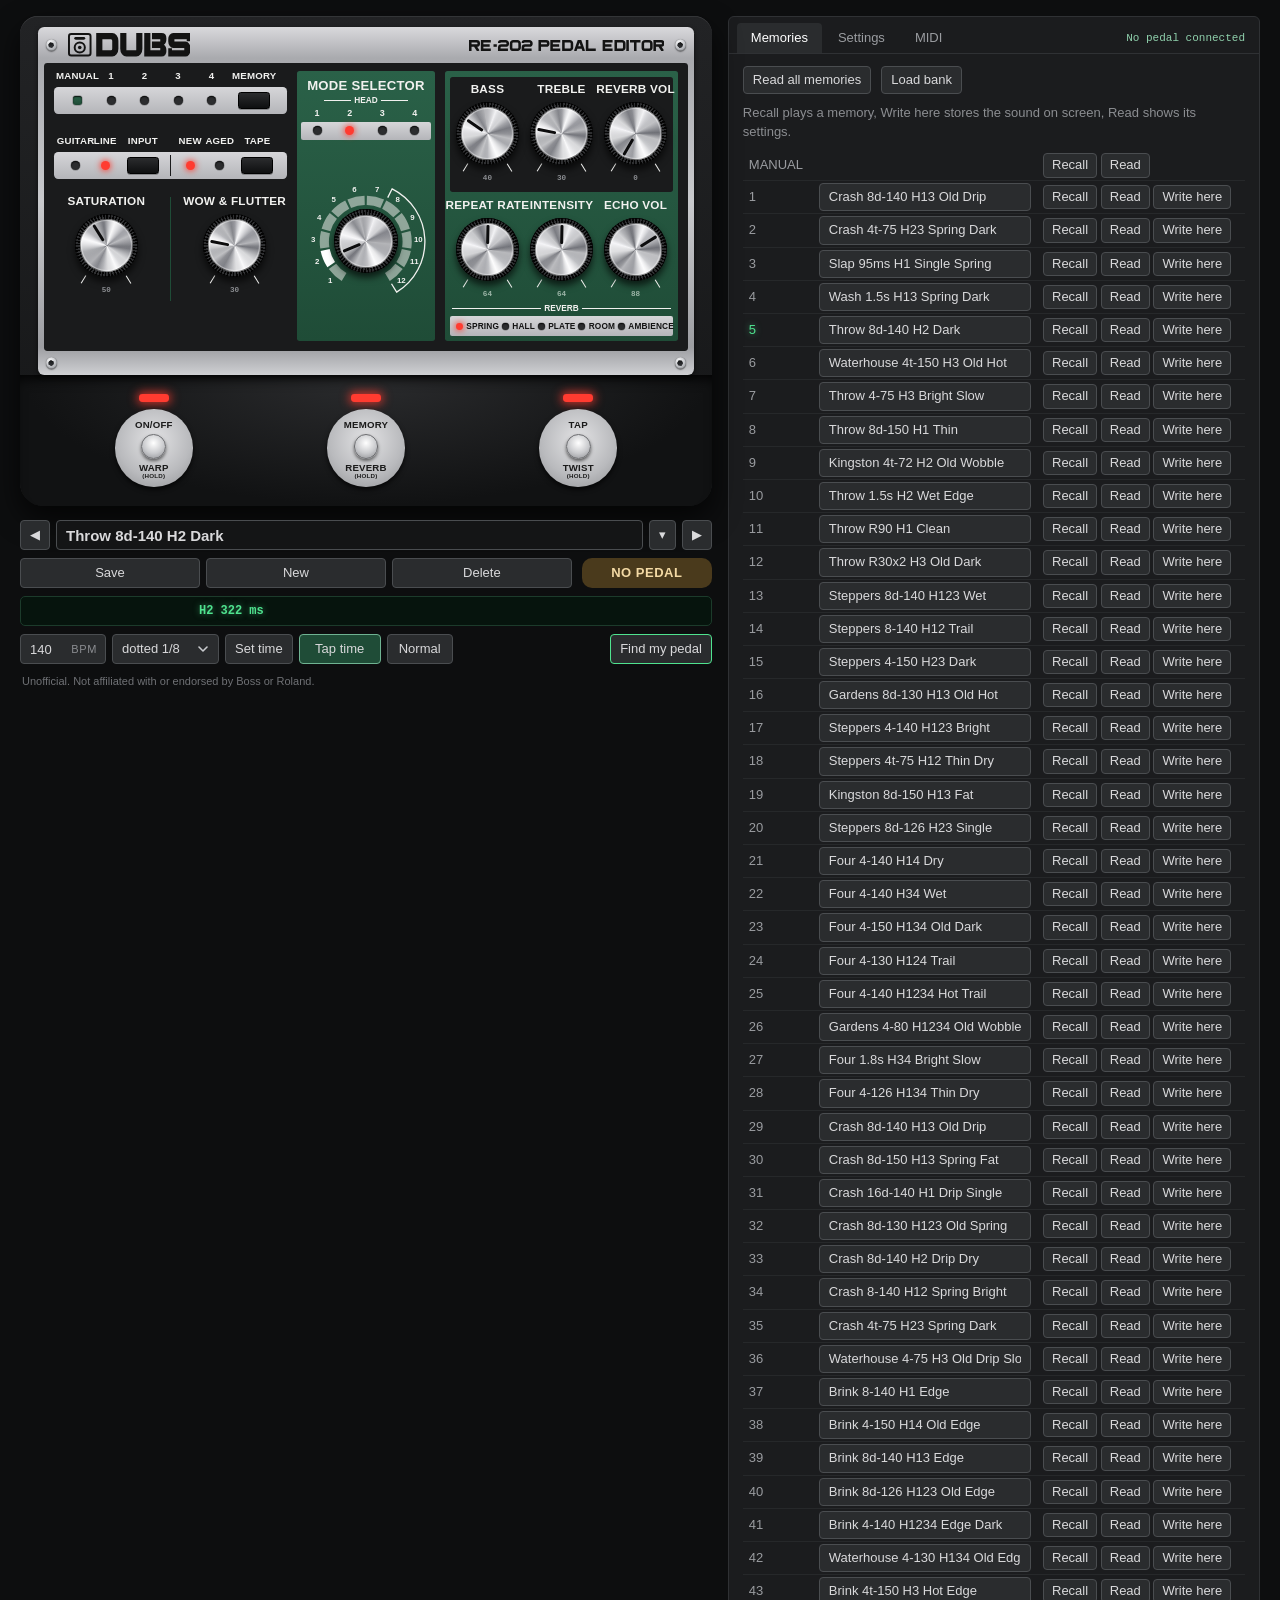
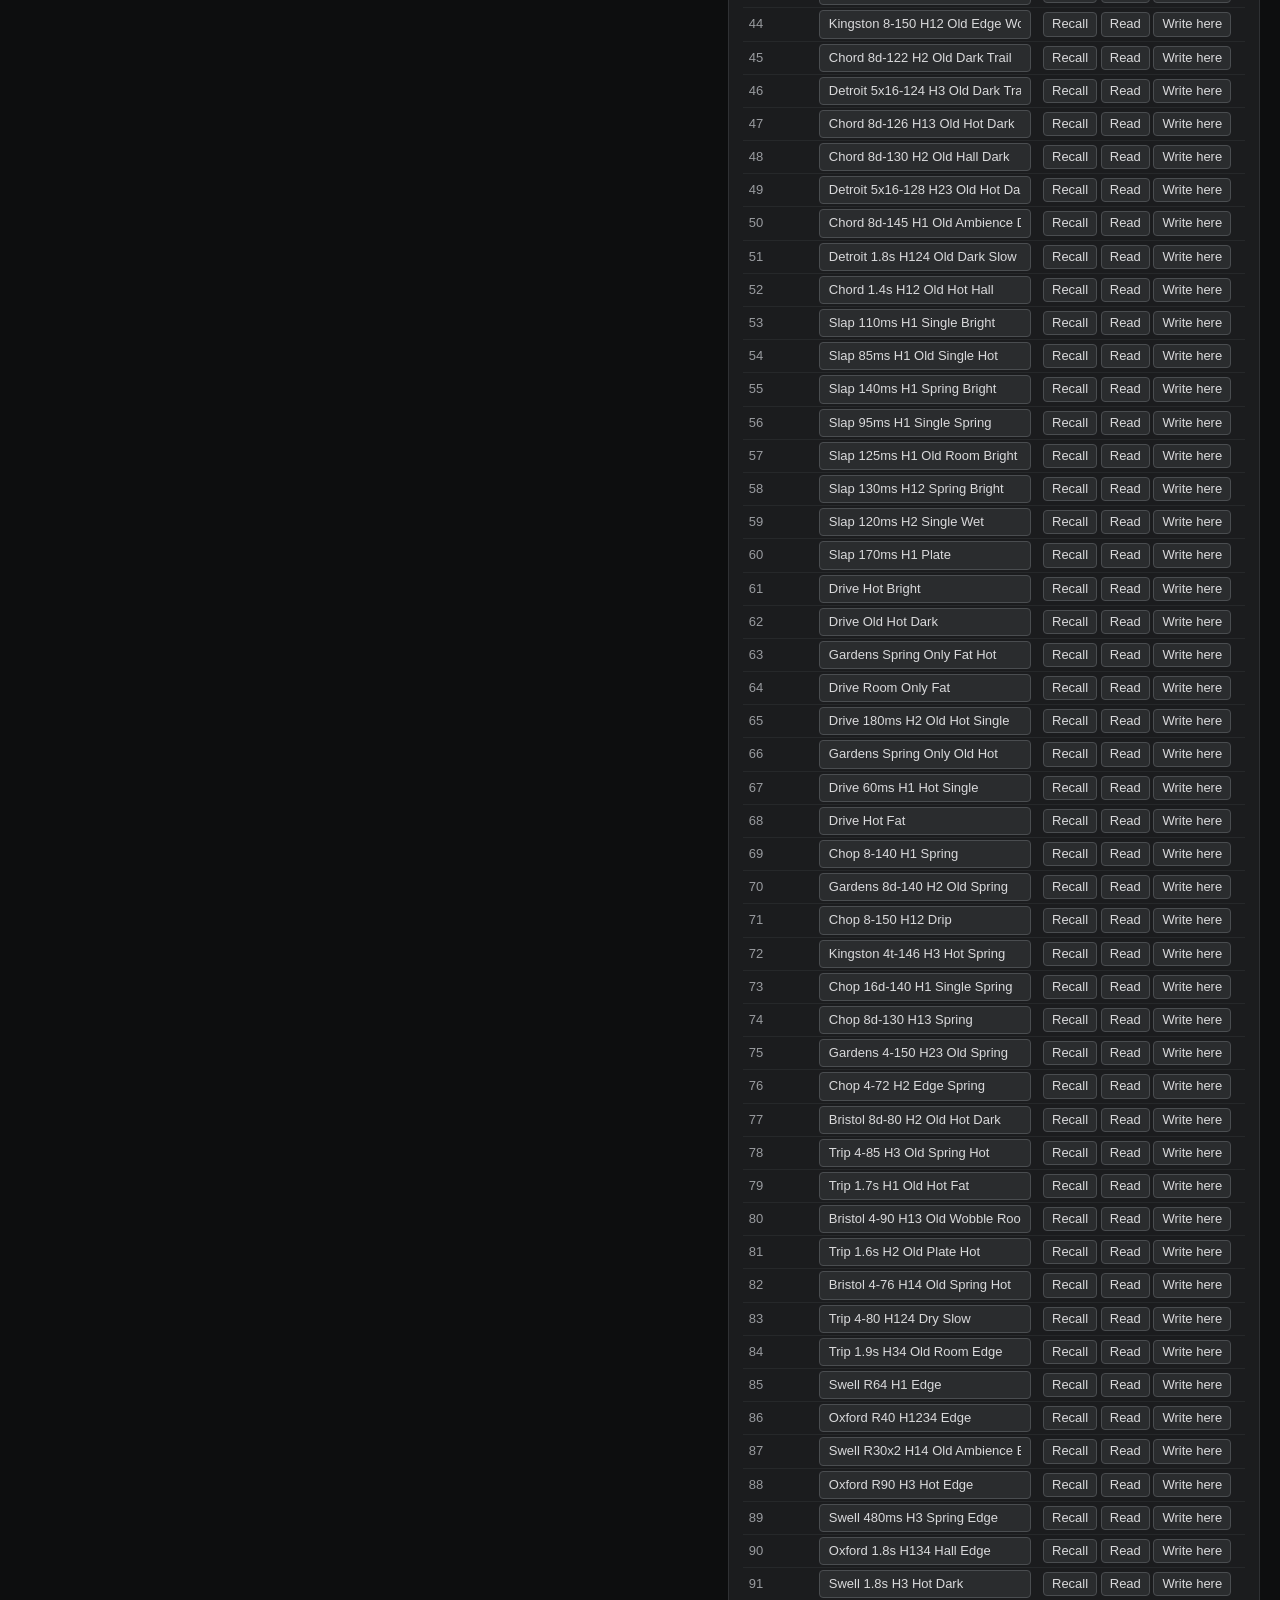
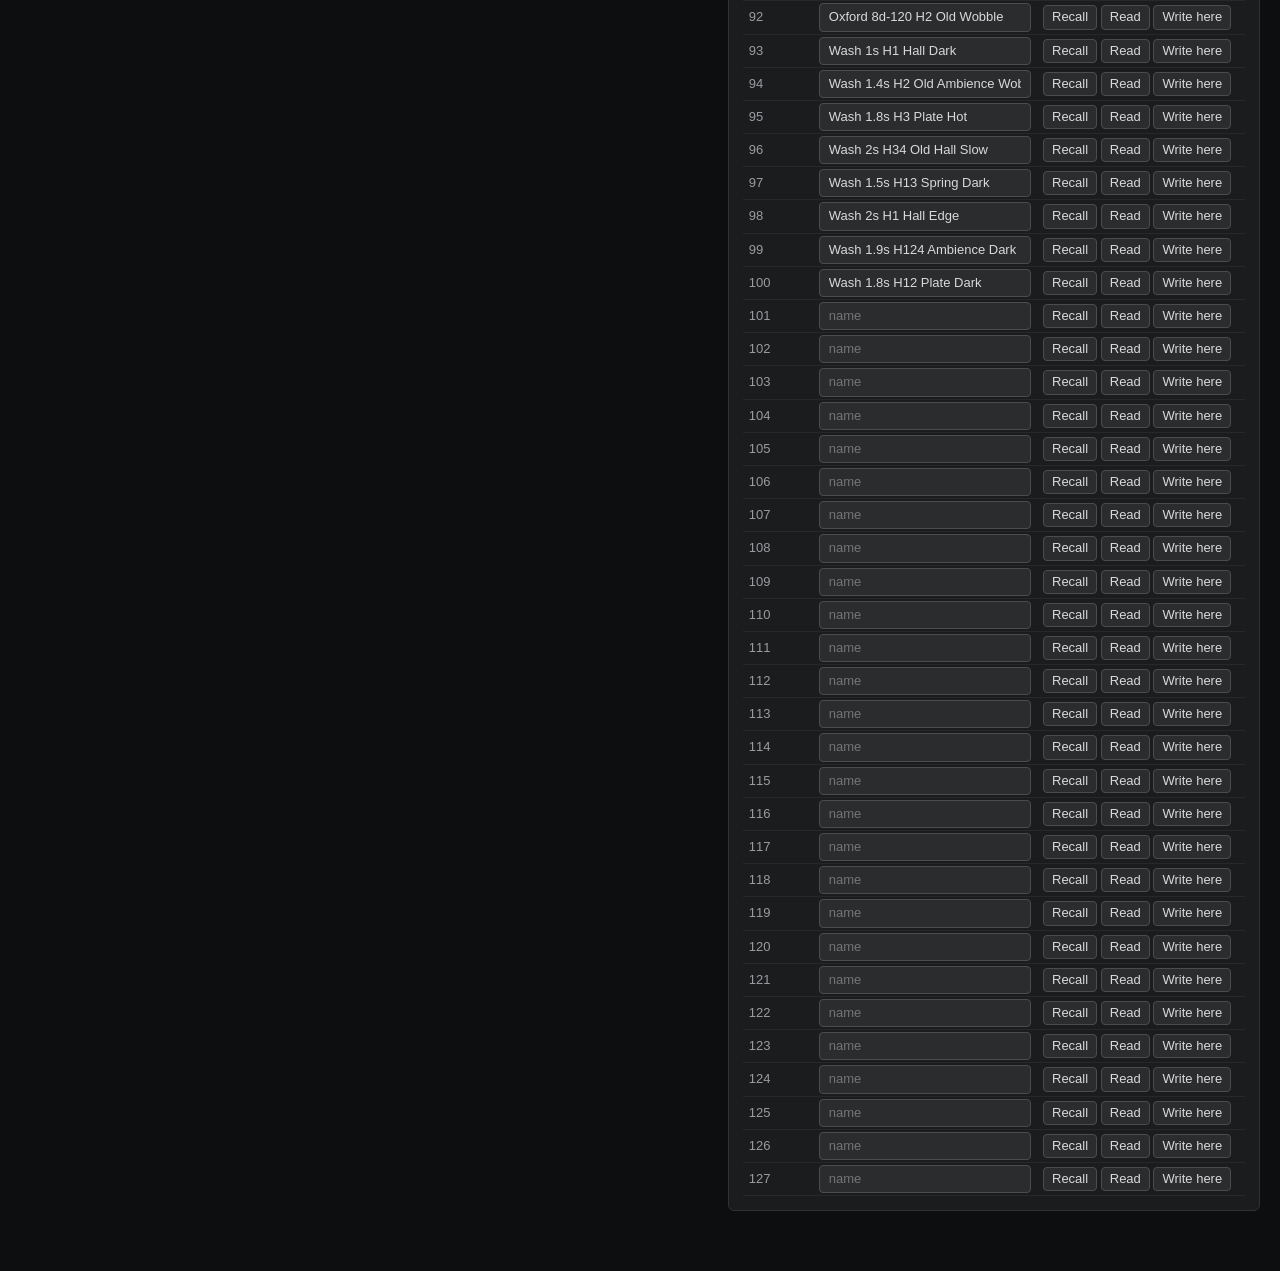
==== index.html @ de453160 "DUBS: an editor for the Boss RE-202" ====
<!doctype html>
<!-- Copyright (c) 2026, Chris De Giere <https://chrisdegiere.com>
     Licensed under CC BY-NC-SA 4.0. See LICENSE. -->
<html lang="en">
<head>
<meta charset="utf-8">
<title>DUBS · RE-202 editor</title>
<link rel="stylesheet" href="app.css">
</head>
<body>
<div class="app">
<div class="main">

  <div class="pedal" id="pedal">
    <div class="plate">
      <i class="screw tl"></i><i class="screw tr"></i><i class="screw bl"></i><i class="screw br"></i>
      <div class="nameplate"><svg class="brand" viewBox="-36 0 156.2 30" role="img" aria-label="DUBS">
        <g fill="none" stroke="#131313" stroke-width="2.5">
          <rect x="-34.75" y="1.25" width="27.5" height="27.5" rx="3"/>
          <circle cx="-21" cy="18.5" r="6.5"/>
        </g>
        <g fill="#131313">
          <rect x="-28" y="5" width="14" height="3.6" rx="1.8"/>
          <circle cx="-21" cy="18.5" r="2.3"/>
        </g>
        <g fill="#131313" fill-rule="evenodd" transform="scale(.7855 1)">
          <path d="M0,0 H26 a10,10 0 0 1 10,10 V20 a10,10 0 0 1 -10,10 H0 Z M10,8 H24 a2,2 0 0 1 2,2 V20 a2,2 0 0 1 -2,2 H10 Z"/>
          <path transform="translate(39)" d="M0,0 H10 V22 H26 V0 H36 V20 a10,10 0 0 1 -10,10 H10 a10,10 0 0 1 -10,-10 Z"/>
          <path transform="translate(78)" d="M0,0 H10 V22 H26 V19 H12.5 V11 H26 V8 H12.5 V0 H28 q8,0 8,7 q0,6 -4,8 q4,2 4,8 q0,7 -8,7 H0 Z"/>
          <path transform="translate(117)" d="M8,0 H36 V10.5 H30 V8 H10 V11 H28 a8,8 0 0 1 8,8 V22 a8,8 0 0 1 -8,8 H0 V19.5 H6 V22 H26 V19 H8 a8,8 0 0 1 -8,-8 V8 a8,8 0 0 1 8,-8 Z"/>
        </g>
      </svg><svg class="model" viewBox="210.6 0 353.4 20" role="img" aria-label="RE-202 PEDAL EDITOR"><g fill="none" stroke="#131313" stroke-width="4.6" stroke-miterlimit="3">
          <path transform="translate(210.6)" d="M2.3,20 V2.3 H13.85 a3.85,3.85 0 0 1 0,7.7 H2.3 M10.5,10 L17,20"/>
          <path transform="translate(232)" d="M18,2.3 H2.3 V17.7 H18 M2.3,10 H16"/>
          <path transform="translate(253.4)" d="M1.5,10 H7.5"/>
          <path transform="translate(263)" d="M2.3,5.3 V4.8 a2.5,2.5 0 0 1 2.5,-2.5 H13.85 a3.85,3.85 0 0 1 0,7.7 H6.15 a3.85,3.85 0 0 0 -3.85,3.85 V17.7 H18"/>
          <path transform="translate(284.4)" d="M6.15,2.3 H13.85 a3.85,3.85 0 0 1 3.85,3.85 V13.85 a3.85,3.85 0 0 1 -3.85,3.85 H6.15 a3.85,3.85 0 0 1 -3.85,-3.85 V6.15 a3.85,3.85 0 0 1 3.85,-3.85 Z"/>
          <path transform="translate(305.8)" d="M2.3,5.3 V4.8 a2.5,2.5 0 0 1 2.5,-2.5 H13.85 a3.85,3.85 0 0 1 0,7.7 H6.15 a3.85,3.85 0 0 0 -3.85,3.85 V17.7 H18"/>
          <path transform="translate(336.2)" d="M2.3,20 V2.3 H13.85 a3.85,3.85 0 0 1 0,7.7 H2.3"/>
          <path transform="translate(357.6)" d="M18,2.3 H2.3 V17.7 H18 M2.3,10 H16"/>
          <path transform="translate(379)" d="M2.3,2.3 H13.85 a3.85,3.85 0 0 1 3.85,3.85 V13.85 a3.85,3.85 0 0 1 -3.85,3.85 H2.3 Z"/>
          <path transform="translate(400.4)" d="M2.2,20 L8.4,2.3 H11.6 L17.8,20 M5.2,13.6 H14.8"/>
          <path transform="translate(421.8)" d="M2.3,0 V17.7 H18"/>
          <path transform="translate(452.2)" d="M18,2.3 H2.3 V17.7 H18 M2.3,10 H16"/>
          <path transform="translate(473.6)" d="M2.3,2.3 H13.85 a3.85,3.85 0 0 1 3.85,3.85 V13.85 a3.85,3.85 0 0 1 -3.85,3.85 H2.3 Z"/>
          <path transform="translate(495)" d="M2.3,0 V20"/>
          <path transform="translate(501.2)" d="M0.5,2.3 H19.5 M10,2.3 V20"/>
          <path transform="translate(522.6)" d="M6.15,2.3 H13.85 a3.85,3.85 0 0 1 3.85,3.85 V13.85 a3.85,3.85 0 0 1 -3.85,3.85 H6.15 a3.85,3.85 0 0 1 -3.85,-3.85 V6.15 a3.85,3.85 0 0 1 3.85,-3.85 Z"/>
          <path transform="translate(544)" d="M2.3,20 V2.3 H13.85 a3.85,3.85 0 0 1 0,7.7 H2.3 M10.5,10 L17,20"/>
        </g></svg></div>
      <div class="field">

        <section class="left">
          <div class="strip" id="memrow">
            <div class="cell"><span>MANUAL</span><i class="lamp green" data-slot="0"></i></div>
            <div class="cell"><span>1</span><i class="lamp" data-slot="1"></i></div>
            <div class="cell"><span>2</span><i class="lamp" data-slot="2"></i></div>
            <div class="cell"><span>3</span><i class="lamp" data-slot="3"></i></div>
            <div class="cell"><span>4</span><i class="lamp" data-slot="4"></i></div>
            <div class="cell wide"><span>MEMORY</span><button class="key" id="memory" title="Next memory: MANUAL, 1 to 4"></button></div>
          </div>
          <div class="strip split">
            <div class="cell"><span>GUITAR</span><i class="lamp red" id="in-guitar"></i></div>
            <div class="cell"><span>LINE</span><i class="lamp red" id="in-line"></i></div>
            <div class="cell wide"><span>INPUT</span><button class="key" id="input" title="GUITAR / LINE"></button></div>
            <div class="rule"></div>
            <div class="cell"><span>NEW</span><i class="lamp red" id="tape-new"></i></div>
            <div class="cell"><span>AGED</span><i class="lamp red" id="tape-aged"></i></div>
            <div class="cell wide"><span>TAPE</span><button class="key" id="tape" title="NEW / AGED tape"></button></div>
          </div>
          <div class="pair">
            <div class="k" data-knob="saturation">SATURATION</div>
            <div class="vr"></div>
            <div class="k" data-knob="wow_flutter">WOW &amp; FLUTTER</div>
          </div>
        </section>

        <section class="green mode">
          <h2>MODE SELECTOR</h2>
          <div class="headlabel"><s></s>HEAD<s></s></div>
          <div class="heads" id="heads">
            <div class="cell"><span>1</span><i class="lamp red"></i></div>
            <div class="cell"><span>2</span><i class="lamp red"></i></div>
            <div class="cell"><span>3</span><i class="lamp red"></i></div>
            <div class="cell"><span>4</span><i class="lamp red"></i></div>
          </div>
          <div class="ring" id="ring"></div>
        </section>

        <section class="green right">
          <div class="tonebar">
            <div class="k" data-knob="bass">BASS</div>
            <div class="k" data-knob="treble">TREBLE</div>
            <div class="k" data-knob="reverb_vol">REVERB VOL</div>
          </div>
          <div class="row">
            <div class="k" data-knob="repeat_rate">REPEAT RATE</div>
            <div class="k" data-knob="intensity">INTENSITY</div>
            <div class="k" data-knob="echo_vol">ECHO VOL</div>
          </div>
          <div class="headlabel rev"><s></s>REVERB<s></s></div>
          <div class="types" id="types"></div>
        </section>

      </div>
    </div>

    <div class="deck">
      <div class="foot" data-foot="effect"><i class="bar-lamp" id="lamp-effect"></i><div class="disc"><b>ON/OFF</b><button title="Click: effect on / off. Hold: Warp"></button><b>WARP<small>(HOLD)</small></b></div></div>
      <div class="foot" data-foot="memory"><i class="bar-lamp" id="lamp-memory"></i><div class="disc"><b>MEMORY</b><button title="Click: next memory. Hold: reverb on / off"></button><b>REVERB<small>(HOLD)</small></b></div></div>
      <div class="foot" data-foot="tap"><i class="bar-lamp" id="lamp-tap"></i><div class="disc"><b>TAP</b><button title="Click: tap the tempo. Hold: Twist"></button><b>TWIST<small>(HOLD)</small></b></div></div>
    </div>
  </div>

  <div class="console">
    <div class="pick">
      <button id="prev" title="Previous preset">&#9664;</button>
      <input id="name" placeholder="Preset name" spellcheck="false" autocomplete="off">
      <button id="browse" title="All presets">&#9662;</button>
      <button id="next" title="Next preset">&#9654;</button>
    </div>
    <div id="plist" hidden></div>
    <div class="acts">
      <button id="save">Save</button>
      <button id="new">New</button>
      <button id="delete">Delete</button>
      <span class="badge" id="badge">not read</span>
    </div>
    <div class="lcd" id="lcd"></div>
    <div class="time">
      <label class="over"><span>BPM</span><input id="bpm" type="number" min="20" max="300" step="0.1" value="120"></label>
      <select id="note"></select>
      <button id="settempo" title="Set the delay time from this tempo">Set time</button>
      <button id="tapsw" title="Use the tap time, or the REPEAT RATE knob"></button>
      <button id="timemode" title="Normal: up to 1 second. Long: up to 2 seconds"></button>
      <button class="find clear" id="find" title="Ask each MIDI port for an RE-202 and connect to the one that answers">Find my pedal</button>
    </div>
  </div>
  <p class="unofficial">Unofficial. Not affiliated with or endorsed by Boss or Roland.</p>

</div>

  <div class="drawer">
    <nav id="tabs">
      <button data-tab="memories" class="on">Memories</button>
      <button data-tab="settings">Settings</button>
      <button data-tab="midi">MIDI</button>
      <span class="grow"></span>
      <span id="status"></span>
    </nav>

    <div class="tab on" id="tab-memories">
      <div class="tools"><button id="readall">Read all memories</button><button id="loadbank" title="Write the presets to memories 1 to 100">Load bank</button><span class="hint">Recall plays a memory, Write here stores the sound on screen, Read shows its settings.</span></div>
      <div class="scroll"><table id="memtable"><tbody></tbody></table></div>
    </div>

    <div class="tab" id="tab-settings">
      <p class="hint" id="settings-note"></p>
      <div class="grid" id="sysgrid"></div>
      <h3>Expression pedal range</h3>
      <div class="grid exp" id="expgrid"></div>
    </div>

    <div class="tab" id="tab-midi">
      <div class="tools">
        <label>To pedal <select id="out"></select></label>
        <label>From pedal <select id="in"></select></label>
        <label>Channel <select id="channel"></select></label>
        <button class="find" title="Ask each MIDI port for an RE-202 and connect to the one that answers">Find my pedal</button>
        <button id="connect">Connect and read</button>
      </div>
      <div class="tools">
        <button id="backup">Back up all</button>
        <button id="restore">Restore from file</button>
        <label><input type="checkbox" id="restore-system"> also restore system settings</label>
        <input type="file" id="restore-file" accept=".syx" hidden>
      </div>
      <div class="tools">
        <button id="folder">Choose library folder</button>
        <span class="hint" id="folder-note"></span>
      </div>
      <div class="tools"><span class="hint">MIDI messages: &gt; sent, &lt; received</span><span class="grow"></span><button id="clearlog">Clear</button></div>
      <pre id="log"></pre>
    </div>
  </div>
</div>

<script src="re202.js"></script>
<script src="bank.js"></script>
<script src="fake.js"></script>
<script src="midi.js"></script>
<script src="editor.js"></script>
<script src="library.js"></script>
<script src="app.js"></script>
</body>
</html>
---- app.css ----
/* Copyright (c) 2026, Chris De Giere <https://chrisdegiere.com>
   Licensed under CC BY-NC-SA 4.0. See LICENSE. */
:root { --green: #1F4C37; --green-hi: #2A6148; --black: #1A1B1C; --silver: #B8B8BC; --red: #ff3b30; --ink: #f1f1ef; }
* { box-sizing: border-box; }
body { margin: 0; background: #0d0e0f; color: #d9d9db; font: 13px/1.4 -apple-system, "Helvetica Neue", sans-serif; }
.app { max-width: 1900px; margin: 0 auto; padding: 16px 20px 60px; }
.grow { flex: 1; }
button, select, input { font: inherit; color: inherit; }
button, select, input[type=number], input:not([type]) { background: #2a2c2e; border: 1px solid #4a4d50; border-radius: 4px; padding: 4px 9px; }
button { cursor: pointer; }
button:hover { background: var(--green); }
/* a drawn chevron in place of the browser's arrow, clear of the right edge */
select { appearance: none; -webkit-appearance: none; padding-right: 30px; background-image: url("data:image/svg+xml,%3Csvg xmlns='http://www.w3.org/2000/svg' width='10' height='6'%3E%3Cpath d='M1 1l4 4 4-4' fill='none' stroke='%23c9cbce' stroke-width='1.6' stroke-linecap='round' stroke-linejoin='round'/%3E%3C/svg%3E"); background-repeat: no-repeat; background-position: right 10px center; }
button:disabled, select:disabled, input:disabled { opacity: .4; cursor: default; }
.hint { color: #8b8d91; }
.unofficial { margin: 10px 2px 0; color: #6f7175; font-size: 11px; }

/* ---- preset bar */
/* ---- under the pedal: preset name over the readout at the left, the buttons over the tempo controls at the right */
.main { container-type: inline-size; }
.console { display: grid; grid-template-columns: minmax(0, 1fr) max-content; gap: 8px 10px; align-items: stretch; margin-top: 14px; }
.console > div { display: flex; align-items: center; gap: 6px; min-width: 0; }
.pick { container-type: inline-size; }
.pick #name { flex: 1; min-width: 0; font-weight: 600; font-size: clamp(11px, calc((100cqw - 136px) / 21.5), 15px); background: #141516; }   /* the longest preset name fits the box */
.acts button { flex: 1; }
/* every preset in one list, opened by the button beside the name: yours first, then the presets by family */
.console { position: relative; }
.console > #plist { position: absolute; z-index: 20; top: 34px; left: 0; width: min(100%, 330px); max-height: 340px; overflow-y: auto; display: block; background: #141516; border: 1px solid #3a3b3e; border-radius: 6px; box-shadow: 0 10px 28px rgba(0,0,0,.7); padding: 4px 0; }
.console > #plist[hidden] { display: none; }
#plist h4 { margin: 0; padding: 7px 12px 3px; font-size: 10px; font-weight: 600; letter-spacing: .1em; text-transform: uppercase; color: #5f6266; }
#plist button { display: block; width: 100%; height: 26px; padding: 0 12px; border: 0; border-radius: 0; background: none; text-align: left; font-size: 13px; }
#plist button:hover { background: #26282b; }
#plist button.now { color: #6fe3a5; }
.console button, .console input, .console select, .console .badge { height: 30px; box-sizing: border-box; }
/* the badge is one fixed width whatever memory it names, so nothing beside or under it shifts; a long name is cut with an ellipsis and shown in full on hover */
.console .badge { display: block; flex: none; width: 130px; padding-top: 0; padding-bottom: 0; line-height: 30px; text-align: center; white-space: nowrap; overflow: hidden; text-overflow: ellipsis; }
.console > .pick { grid-area: 1 / 1; } .console > .acts { grid-area: 1 / 2; }
.console > .lcd { grid-area: 2 / 1; } .console > .time { grid-area: 2 / 2; }
@container (max-width: 830px) { .console { grid-template-columns: minmax(0, 1fr); } .console > div[class] { grid-area: auto; } }
.badge { margin-left: 4px; text-align: center; padding: 3px 10px; border-radius: 10px; background: var(--green); color: #dff3e8; font-weight: 600; letter-spacing: .04em; }
.badge.off { background: #4a3a1c; color: #f3d9a4; }

/* ---- the pedal */
.pedal { width: 1000px; margin: 0 auto; background: linear-gradient(#222325, #151617); border-radius: 26px 26px 34px 34px; padding: 16px 26px 0; box-shadow: 0 18px 40px rgba(0,0,0,.7), inset 0 1px 0 #3a3b3e; user-select: none; }
.plate { position: relative; border-radius: 9px; padding: 0 9px 34px; background: linear-gradient(180deg, #d9d9dc, #a9aaae 9%, #c9cacd 50%, #9d9ea2 92%, #cfd0d3); box-shadow: 0 2px 6px rgba(0,0,0,.6); }
/* a domed hex-socket screw in each corner of the plate */
.screw { position: absolute; width: 17px; height: 17px; border-radius: 50%; background: radial-gradient(circle at 38% 30%, #fbfbfc, #c3c5c9 50%, #7f8186 100%); box-shadow: 0 1px 2px rgba(0,0,0,.55), inset 0 0 0 .5px rgba(0,0,0,.3), inset 0 -1px 1px rgba(0,0,0,.2); }
.screw::before { content: ""; position: absolute; inset: 4px; background: linear-gradient(160deg, #0c0d0e, #3a3c40); clip-path: polygon(25% 6.7%, 75% 6.7%, 100% 50%, 75% 93.3%, 25% 93.3%, 0 50%); transform: rotate(var(--r, 12deg)); }
.screw.tl { left: 11px; top: 17px; } .screw.tr { right: 11px; top: 17px; --r: 41deg; }
.screw.bl { left: 11px; bottom: 8px; --r: 27deg; } .screw.br { right: 11px; bottom: 8px; --r: 3deg; }
.nameplate { height: 52px; display: flex; align-items: center; justify-content: space-between; padding: 0 34px 0 34px; color: #131313; }
.nameplate .model { height: 16px; width: auto; }
.nameplate .brand { height: 34px; width: auto; }
.field { background: var(--black); border-radius: 5px; display: grid; grid-template-columns: minmax(0, 1fr) 200px minmax(0, 1fr); gap: 14px; padding: 12px 14px 14px; }
.pedal span, .pedal h2, .pedal em, .pedal .k, .pedal b { font-family: "Arial Narrow", "Helvetica Neue", Arial, sans-serif; font-stretch: condensed; font-weight: 700; color: var(--ink); text-transform: uppercase; letter-spacing: .02em; }

.lamp { display: block; width: 13px; height: 13px; border-radius: 50%; background: #2c2d2f; box-shadow: inset 0 1px 2px #000, 0 0 0 1px rgba(0,0,0,.25); }
.lamp.on { background: var(--red); box-shadow: 0 0 9px 1px var(--red); }
.lamp.green.on { background: #3be070; box-shadow: 0 0 9px 1px #3be070; }
.key { width: 46px; height: 24px; padding: 0; border-radius: 4px; background: linear-gradient(#2b2c2e, #0e0f10); border: 1px solid #000; box-shadow: 0 1px 0 #77787b; }
.key:hover { background: linear-gradient(#3a3b3e, #17181a); }
.key:active { transform: translateY(1px); }

.left { display: flex; flex-direction: column; }
.strip { position: relative; display: flex; align-items: center; gap: 4px; height: 40px; margin-top: 22px; padding: 0 12px; border-radius: 6px; background: linear-gradient(#d6d6d9, #b4b5b9); }
.strip + .strip { margin-top: 54px; }
.strip .cell { position: relative; flex: 1; align-self: stretch; display: flex; justify-content: center; align-items: center; }
.strip .cell.wide { flex: 1.6; }
.strip .cell span { position: absolute; top: -22px; line-height: 1; font-size: 14px; white-space: nowrap; }
.strip .rule { width: 2px; height: 30px; background: #1a1b1c; margin: 0 4px; }
.pair { display: flex; justify-content: space-around; align-items: flex-start; margin-top: 20px; }
.pair .vr { width: 2px; height: 150px; background: var(--green); margin-top: 6px; }

.green { background: linear-gradient(180deg, var(--green-hi), var(--green)); border-radius: 4px; }
/* the Mode Selector sits on the pedal's centre line, over the MEMORY footswitch; its knob is the size of every other knob */
.mode { display: flex; flex-direction: column; align-items: center; padding: 8px 6px 4px; }
.mode h2 { margin: 0; font-size: 19px; }
.headlabel { display: flex; align-items: center; gap: 5px; width: 120px; font: 700 12px "Arial Narrow", Arial, sans-serif; color: var(--ink); }
.headlabel s { flex: 1; height: 1px; background: var(--ink); }
.heads { display: flex; width: 100%; height: 26px; margin: 24px 0 6px; border-radius: 3px; background: linear-gradient(#d6d6d9, #b4b5b9); align-items: center; }
.heads .cell { position: relative; flex: 1; display: flex; justify-content: center; }
.heads .cell span { position: absolute; top: -25px; font-size: 13px; line-height: 1; }
.ring { position: relative; width: 190px; height: 190px; margin: auto 0; }
.ring svg { position: absolute; inset: 0; }
.ring path { fill: #e9e9e6; opacity: .55; cursor: pointer; }
.ring path:hover { opacity: .85; }
.ring path.on { opacity: 1; fill: #fff; }
.ring path.arc { fill: none; stroke: #f1f1ef; stroke-width: 2; opacity: 1; pointer-events: none; }
.ring text { fill: var(--ink); font: 700 12px "Arial Narrow", Arial, sans-serif; text-anchor: middle; dominant-baseline: middle; pointer-events: none; }
.ring .knob { position: absolute; left: 50%; top: 50%; margin: -46px 0 0 -46px; }
.ring .knob::before, .ring .knob::after { display: none; }

.right { padding: 8px 8px 8px; }
.right .k { width: 104px; }
.tonebar { background: var(--black); border-radius: 4px; padding: 6px 0 12px; }
.tonebar, .row { display: flex; justify-content: space-around; }
.row { padding-top: 8px; }
.k { display: flex; flex-direction: column; align-items: center; width: 120px; font-size: 17px; white-space: nowrap; }
.k output { margin-top: 12px; height: 14px; font: 600 11px ui-monospace, Menlo, monospace; color: #9fb7aa; letter-spacing: 0; }
.left .k output, .tonebar .k output { color: #8b8d91; }

.knob { --a: 0deg; position: relative; width: 92px; height: 92px; margin-top: 6px; border-radius: 50%; cursor: ns-resize; touch-action: none; outline: none; }
.knob:focus-visible { box-shadow: 0 0 0 2px #7fd1a6; }
.knob .skirt { position: absolute; inset: 0; border-radius: 50%; background: repeating-conic-gradient(#050505 0 3deg, #2e2f31 3deg 6deg); box-shadow: 0 7px 10px rgba(0,0,0,.65), inset 0 0 0 1px #000; }
/* spun aluminium: the highlights belong to the room's light and stay put; only the pointer turns, over a faint grain that turns with it and makes the highlights shimmer */
.knob .cap { position: absolute; inset: 8%; border-radius: 50%; overflow: hidden; background: conic-gradient(from 20deg, #f4f4f6, #a3a4a9 11%, #8d8e93 20%, #c9cacd 30%, #fbfbfc 38%, #b1b2b6 47%, #8f9095 56%, #b9babd 64%, #f7f7f9 74%, #a9aaae 84%, #909196 92%, #f4f4f6); box-shadow: inset 0 0 0 1px rgba(0,0,0,.55), inset 0 0 0 3px rgba(255,255,255,.35); }
.knob .cap::before { content: ""; position: absolute; inset: 0; border-radius: 50%; transform: rotate(var(--a)); opacity: .3; mix-blend-mode: overlay; background: conic-gradient(#fff, #000 7%, #fff 13%, #000 22%, #fff 27%, #000 36%, #fff 44%, #000 49%, #fff 58%, #000 66%, #fff 71%, #000 80%, #fff 88%, #000 94%, #fff); }
.knob .cap i { position: absolute; inset: 0; transform: rotate(var(--a)); }
.knob .cap i::after { content: ""; position: absolute; left: 50%; top: 3%; width: 5px; height: 36%; margin-left: -2.5px; border-radius: 2px; background: #0c0c0d; }
.knob::before, .knob::after { content: ""; position: absolute; bottom: -9px; width: 2px; height: 13px; background: var(--ink); }
.knob::before { left: 14%; transform: rotate(32deg); }
.knob::after { right: 14%; transform: rotate(-32deg); }

/* the reverb types, captioned like the HEAD lamps: a ruled line with the word in its middle */
.headlabel.rev { width: auto; margin: 6px 2px 0; }
.types { display: flex; align-items: center; gap: 4px; margin-top: 4px; padding: 5px 8px; border-radius: 3px; background: linear-gradient(#d6d6d9, #b4b5b9); }
.types button { flex: 1; display: flex; align-items: center; justify-content: center; gap: 5px; padding: 2px 0; border: 0; background: none; color: #131313; font: 700 12px "Arial Narrow", Arial, sans-serif; letter-spacing: .02em; }
.types button:hover { background: rgba(0,0,0,.12); }
.types .lamp { width: 10px; height: 10px; }

/* ---- the footswitch deck */
.deck { display: flex; justify-content: space-around; align-items: center; margin: 0 -26px; padding: 28px 40px 28px; border-radius: 0 0 34px 34px; background: radial-gradient(ellipse at 50% 0, #2b2c2e, #111213 70%); box-shadow: inset 0 14px 18px -10px #000; }
.foot { display: flex; flex-direction: column; align-items: center; gap: 10px; }
.bar-lamp { width: 44px; height: 12px; border-radius: 5px; background: #3a1512; box-shadow: inset 0 1px 3px #000; }
.bar-lamp.on { background: var(--red); box-shadow: 0 0 14px 3px rgba(255,59,48,.75); }
.disc { display: flex; flex-direction: column; align-items: center; justify-content: space-between; width: 112px; height: 112px; padding: 15px 0 11px; border-radius: 50%; background: radial-gradient(circle at 50% 40%, #e3e3e5, #b9babd 60%, #8f9093); box-shadow: 0 4px 8px rgba(0,0,0,.7); }
.disc b { color: #1b1b1b; font-size: 14px; line-height: 1; text-align: center; white-space: nowrap; }
.disc small { display: block; font-size: 9px; }
.disc button { width: 36px; height: 36px; padding: 0; border-radius: 50%; border: 1px solid #6c6d70; background: radial-gradient(circle at 50% 35%, #ffffff, #c9cacd 55%, #8a8b8f); box-shadow: 0 3px 5px rgba(0,0,0,.55); }
.disc button:active, .disc button.down { transform: translateY(2px); box-shadow: 0 1px 2px rgba(0,0,0,.6); }

/* the screen does not show what the pedal is playing */
.pedal.unread .knob .cap, .pedal.unread .ring path.on { opacity: .45; }
.pedal.unread .lamp.on { opacity: .35; box-shadow: none; }

/* ---- head readout */
/* one line, the height of the controls beside it: each head has its own fixed quarter, so a value changes in place and nothing moves */
.console > .lcd { display: grid; grid-template-columns: repeat(4, minmax(0, 1fr)); align-items: center; height: 30px; box-sizing: border-box; padding: 0 8px; container-type: inline-size; border-radius: 5px; background: #06140d; border: 1px solid #1c3b2b; color: #4fe38f; font: 600 12px ui-monospace, Menlo, monospace; text-shadow: 0 0 6px rgba(79,227,143,.5); }
/* the type shrinks with the readout, so the longest value, "H4 2000 ms", always fits its quarter */
.lcd span { white-space: nowrap; grid-row: 1; font-size: min(12px, 3.9cqw); }
.lcd .h1 { grid-column: 1; } .lcd .h2 { grid-column: 2; } .lcd .h3 { grid-column: 3; } .lcd .h4 { grid-column: 4; }
.console > .time { align-items: flex-start; }
.time input { width: 74px; }
/* Find my pedal keeps its place at the right of the row and shows only while no pedal is connected */
.time .find { margin-left: auto; }
.time .find.clear { visibility: hidden; }
/* the unit sits inside its box, at the right */
.over { position: relative; display: flex; }
.over span { position: absolute; right: 9px; top: 0; line-height: 30px; font-size: 11px; letter-spacing: .06em; color: #8b8d91; pointer-events: none; }
.over input { width: 86px; padding-right: 38px; -moz-appearance: textfield; }
.over input::-webkit-inner-spin-button, .over input::-webkit-outer-spin-button { -webkit-appearance: none; margin: 0; }
/* nothing under the pedal changes size when it is used: the two switching buttons are as wide as their longer label */
#tapsw { width: 82px; padding-left: 0; padding-right: 0; }
#timemode { width: 66px; padding-left: 0; padding-right: 0; }
.time button.on { background: var(--green); border-color: #6FB392; }
#loadbank.start, .time .find { border-color: #4fe38f; animation: start 1.6s ease-in-out infinite; }
@keyframes start { 0%, 100% { box-shadow: 0 0 3px 0 rgba(79,227,143,.35); } 50% { box-shadow: 0 0 12px 2px rgba(79,227,143,.9); } }

/* ---- drawer */
.drawer { margin-top: 12px; border-radius: 6px; background: #1b1c1e; border: 1px solid #2f3134; }
.drawer nav { display: flex; align-items: center; gap: 2px; padding: 6px 8px 0; border-bottom: 1px solid #2f3134; }
.drawer nav button { border: 0; border-radius: 4px 4px 0 0; background: none; padding: 6px 14px; color: #9a9ca0; }
.drawer nav button.on { background: #2a2c2e; color: #fff; }
/* the status line at the far right of the tab bar; a passing message takes its place in green, an error in red */
#status { flex: 0 1 auto; min-width: 0; overflow: hidden; text-overflow: ellipsis; padding-right: 6px; font: 11px ui-monospace, Menlo, monospace; color: #5f6266; white-space: nowrap; }
#status.warn { color: #f3d9a4; }
#status.note { color: #8FD0AC; }
#status.bad { color: #ff8a80; }
.tab { display: none; padding: 12px 14px 14px; }
.tab.on { display: block; }
.tools { display: flex; align-items: center; gap: 10px; flex-wrap: wrap; margin-bottom: 10px; }
/* fixed columns and one-line rows: nothing in the list moves; the name takes the width the other two leave */
table { width: 100%; border-collapse: collapse; table-layout: fixed; }
td { height: 30px; box-sizing: border-box; padding: 2px 6px; border-bottom: 1px solid #26282a; white-space: nowrap; }
td:first-child { width: 70px; color: #9a9ca0; font-variant-numeric: tabular-nums; }
td:last-child { width: 208px; }
/* the row being played is lit by colour alone: a heavier weight would widen the column and push the name boxes along */
tr.now td:first-child { color: #4fe38f; text-shadow: 0 0 6px rgba(79,227,143,.6); }
td input { width: 100%; box-sizing: border-box; background: #141516; }
td button { padding: 2px 8px; }
.grid { display: grid; grid-template-columns: repeat(auto-fill, minmax(270px, 1fr)); gap: 8px 18px; }
.grid label { display: flex; justify-content: space-between; align-items: center; gap: 8px; }
.grid select, .grid input { width: 150px; }
.grid.exp input { width: 62px; }
h3 { margin: 16px 0 8px; font-size: 13px; color: #9a9ca0; text-transform: uppercase; letter-spacing: .06em; }
/* the log shows the latest messages that fit, newest at the bottom, with no scroll bar of its own */
#log { margin: 0; height: 300px; box-sizing: border-box; overflow: hidden; display: flex; flex-direction: column; justify-content: flex-end; padding: 8px 10px; border-radius: 4px; background: #111213; font: 11px/1.5 ui-monospace, Menlo, monospace; color: #8b8d91; white-space: pre-wrap; }

/* a wide window: the drawer moves beside the pedal */
@media (min-width: 1150px) {
  .app { display: grid; grid-template-columns: minmax(0, 1.3fr) minmax(460px, 1fr); gap: 16px; align-items: start; }
  /* the page has the only scroll bar: the list runs its full height and the pedal stays in view beside it */
  /* beside the pedal, the drawer is at least as tall as the pedal's column, and the MIDI log fills what is left of it */
  .drawer { margin-top: 0; align-self: stretch; display: flex; flex-direction: column; }
  #tab-midi.on { flex: 1; display: flex; flex-direction: column; }
  #tab-midi #log { flex: 1 1 0; height: auto; min-height: 120px; }
  .main { position: sticky; top: 16px; }
}
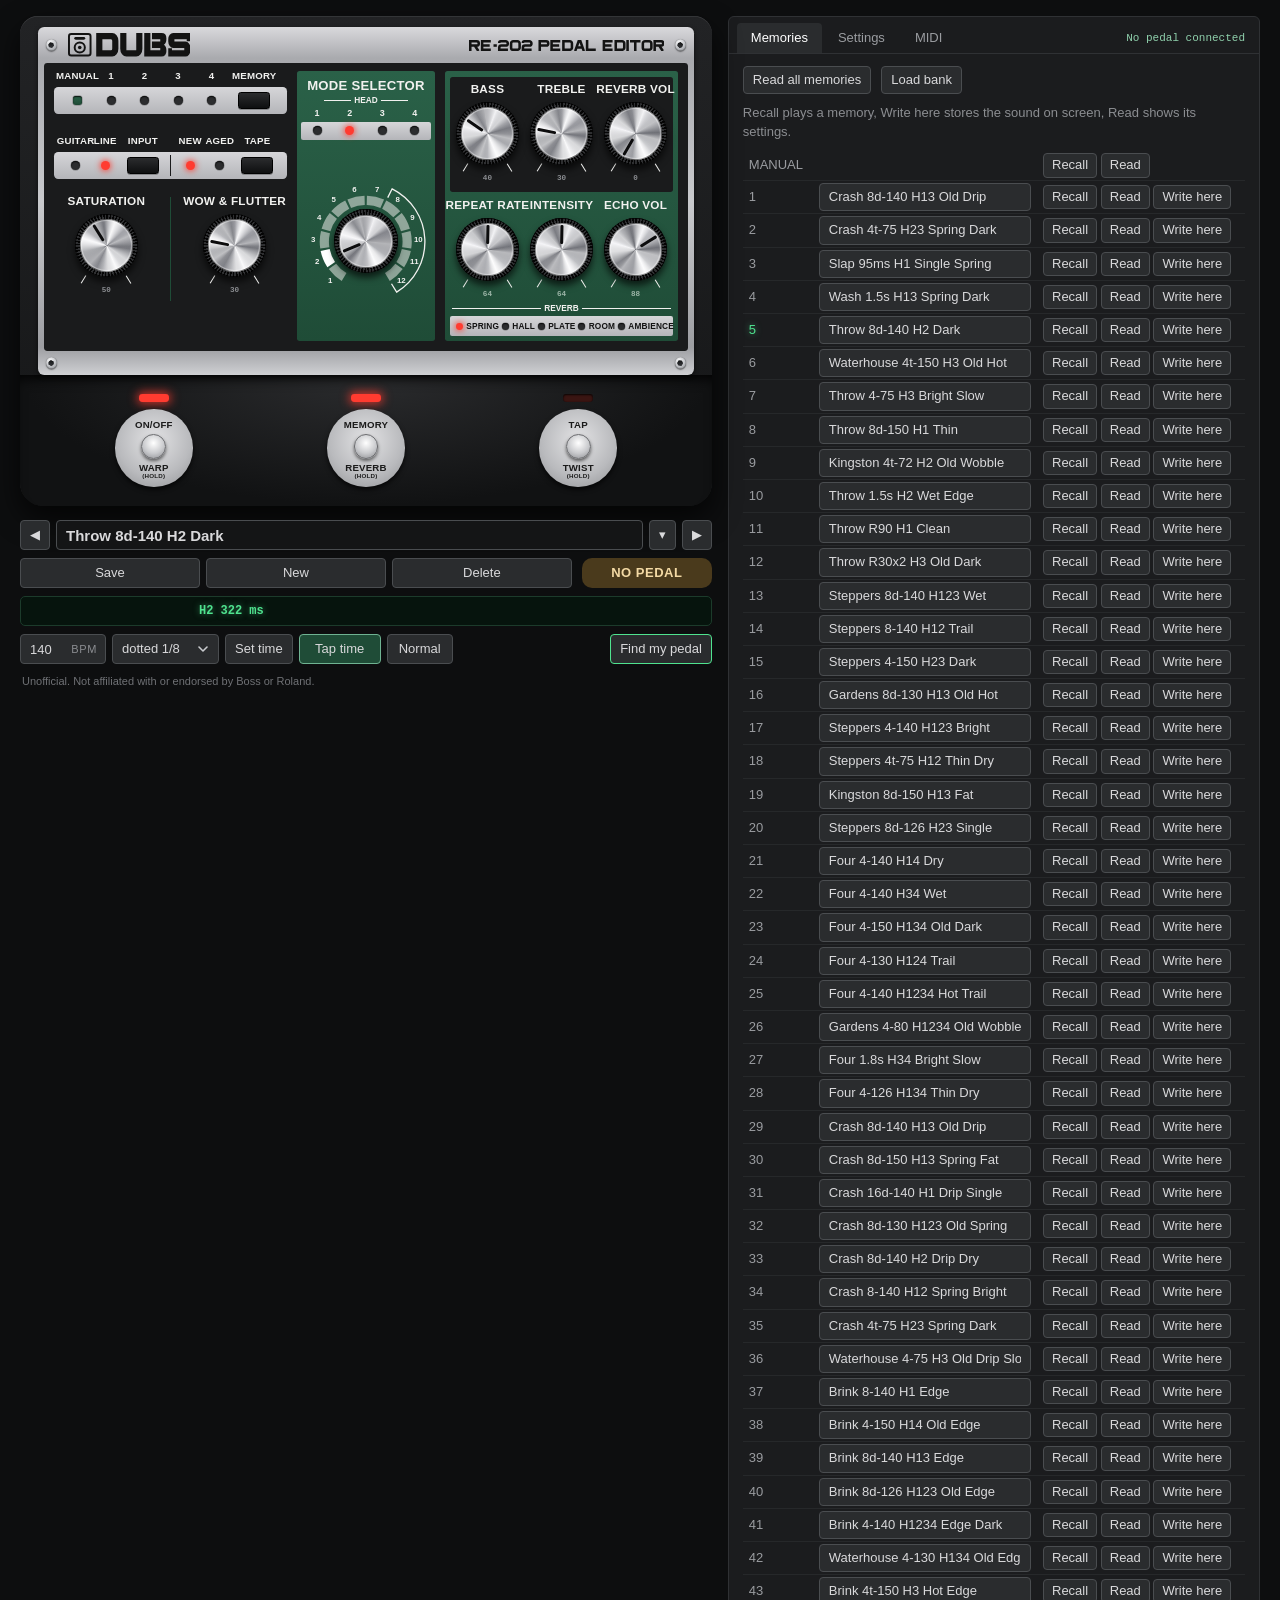
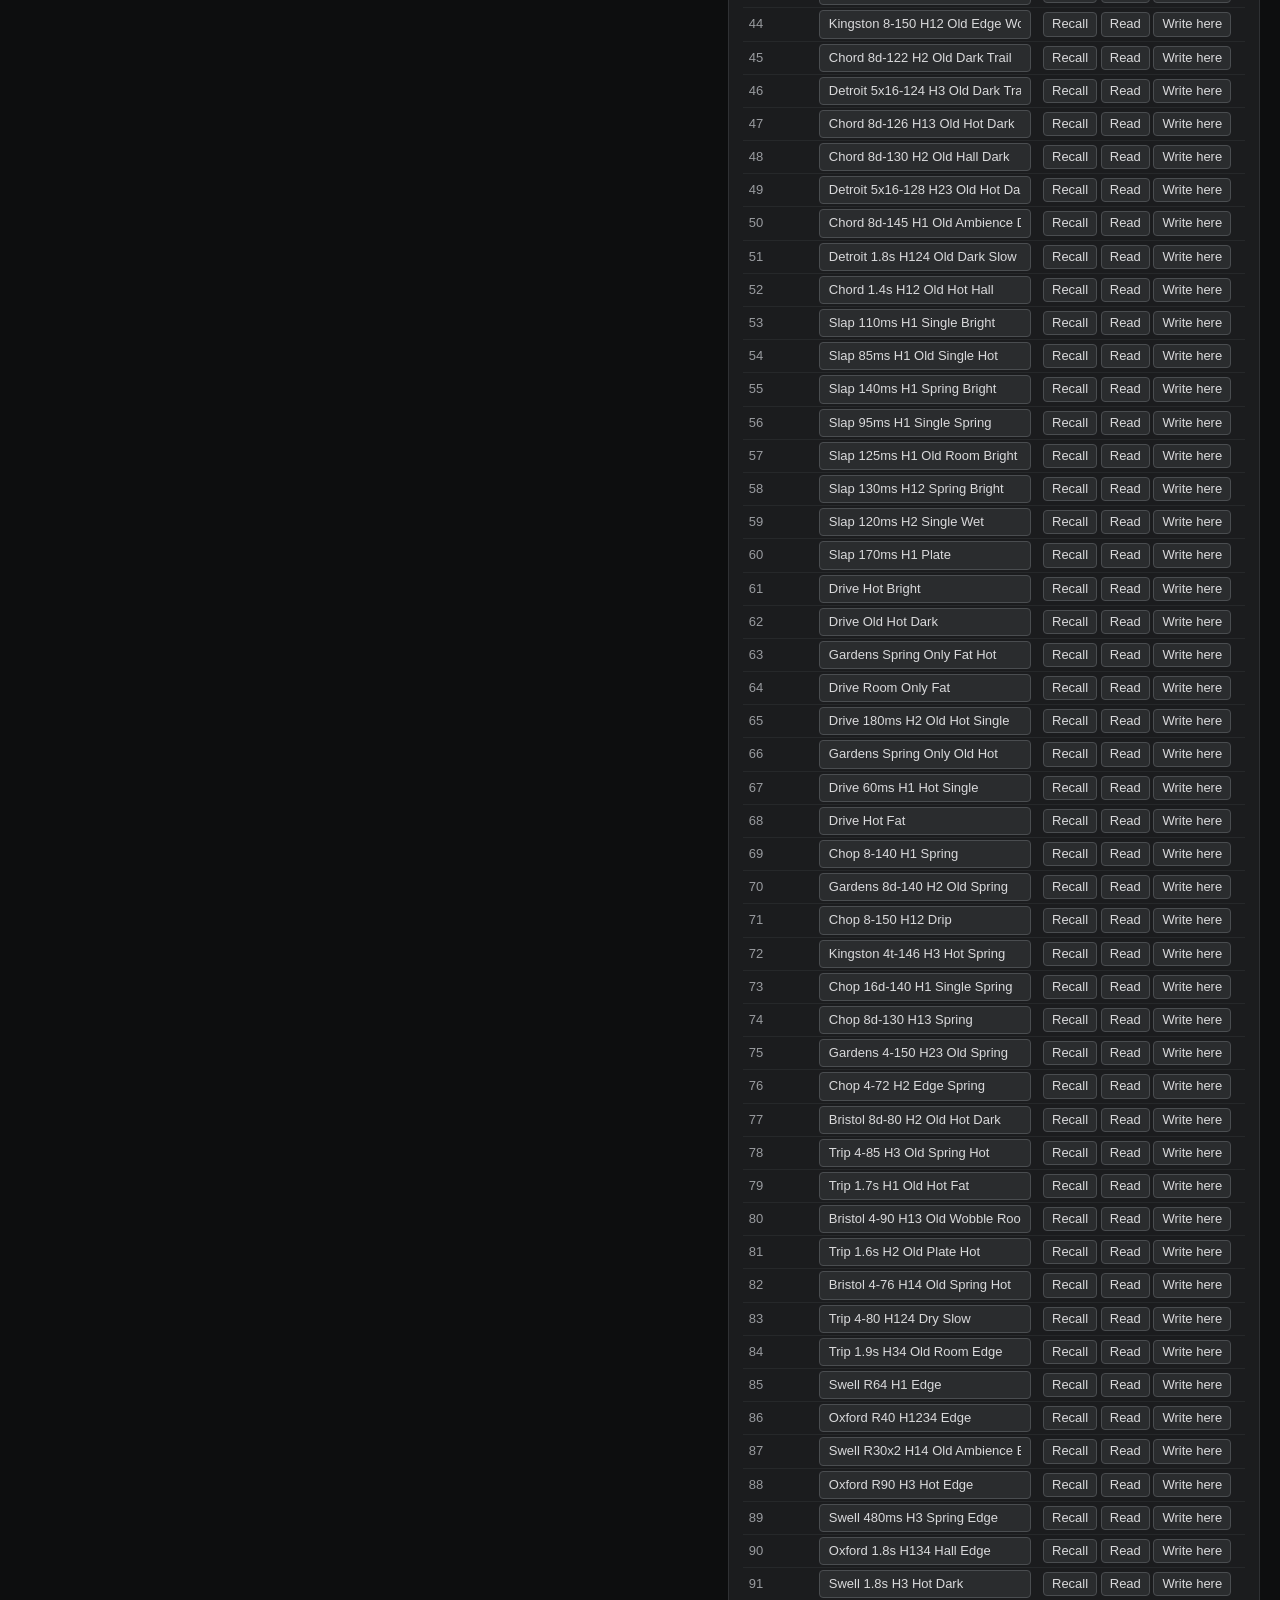
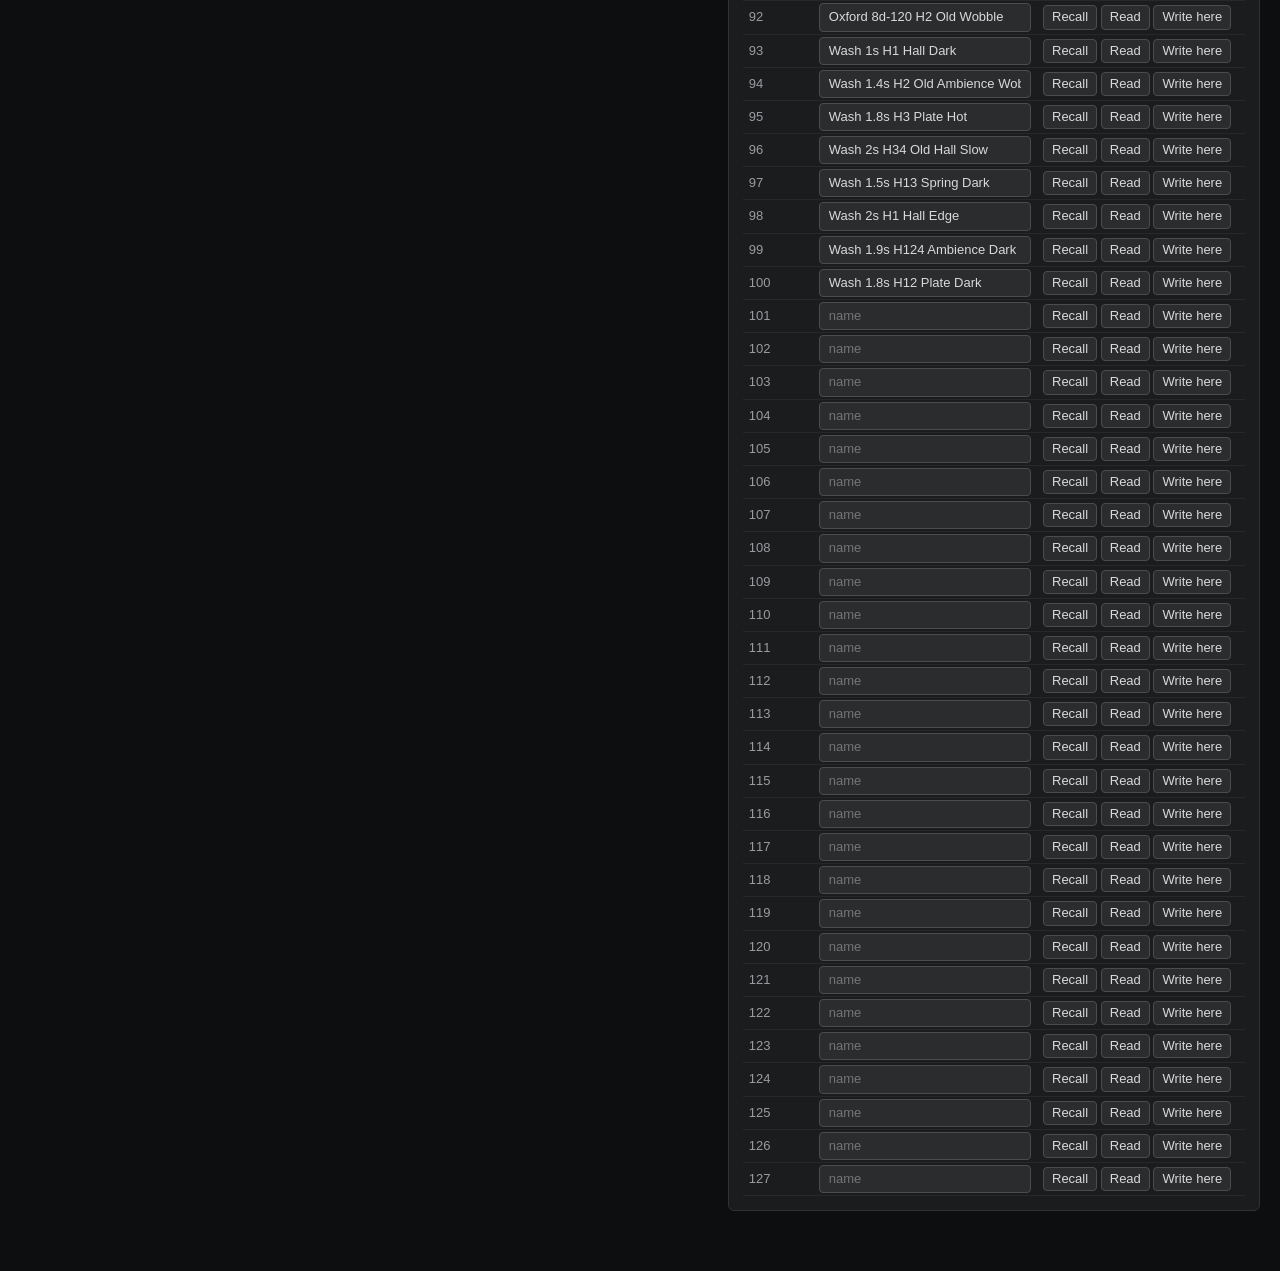
==== commit 860dbb4d: "Open on the built-in pedal while Chrome asks for MIDI; badge in capitals" ====
--- a/index.html
+++ b/index.html
@@ -124,7 +124,7 @@
       <button id="save">Save</button>
       <button id="new">New</button>
       <button id="delete">Delete</button>
-      <span class="badge" id="badge">not read</span>
+      <span class="badge" id="badge">NO PEDAL</span>
     </div>
     <div class="lcd" id="lcd"></div>
     <div class="time">
--- a/app.css
+++ b/app.css
@@ -188,7 +188,8 @@
 
 /* a wide window: the drawer moves beside the pedal */
 @media (min-width: 1150px) {
-  .app { display: grid; grid-template-columns: minmax(0, 1.3fr) minmax(460px, 1fr); gap: 16px; align-items: start; }
+  /* --mainw is set by fit() when the pedal's column has to be narrower for all of it to show in the window's height */
+  .app { display: grid; grid-template-columns: minmax(0, var(--mainw, 1.3fr)) minmax(460px, 1fr); gap: 16px; align-items: start; }
   /* the page has the only scroll bar: the list runs its full height and the pedal stays in view beside it */
   /* beside the pedal, the drawer is at least as tall as the pedal's column, and the MIDI log fills what is left of it */
   .drawer { margin-top: 0; align-self: stretch; display: flex; flex-direction: column; }
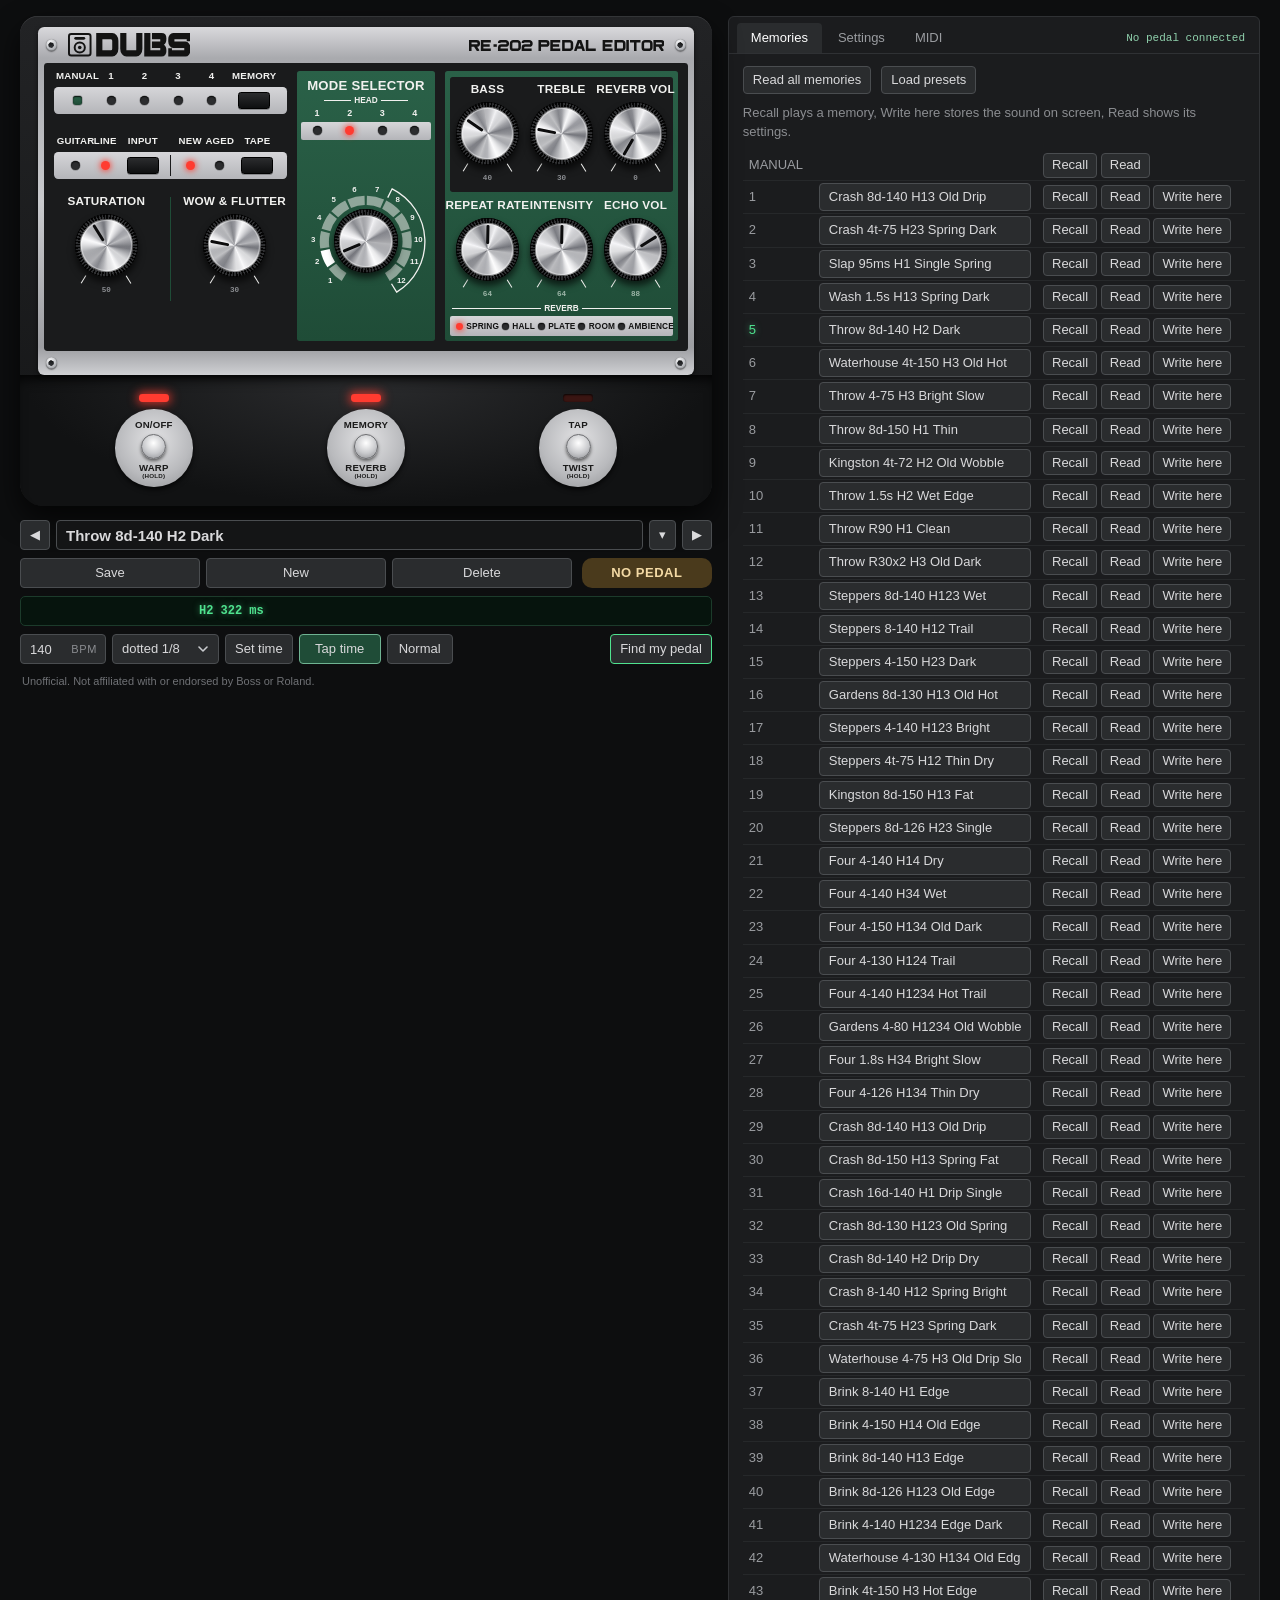
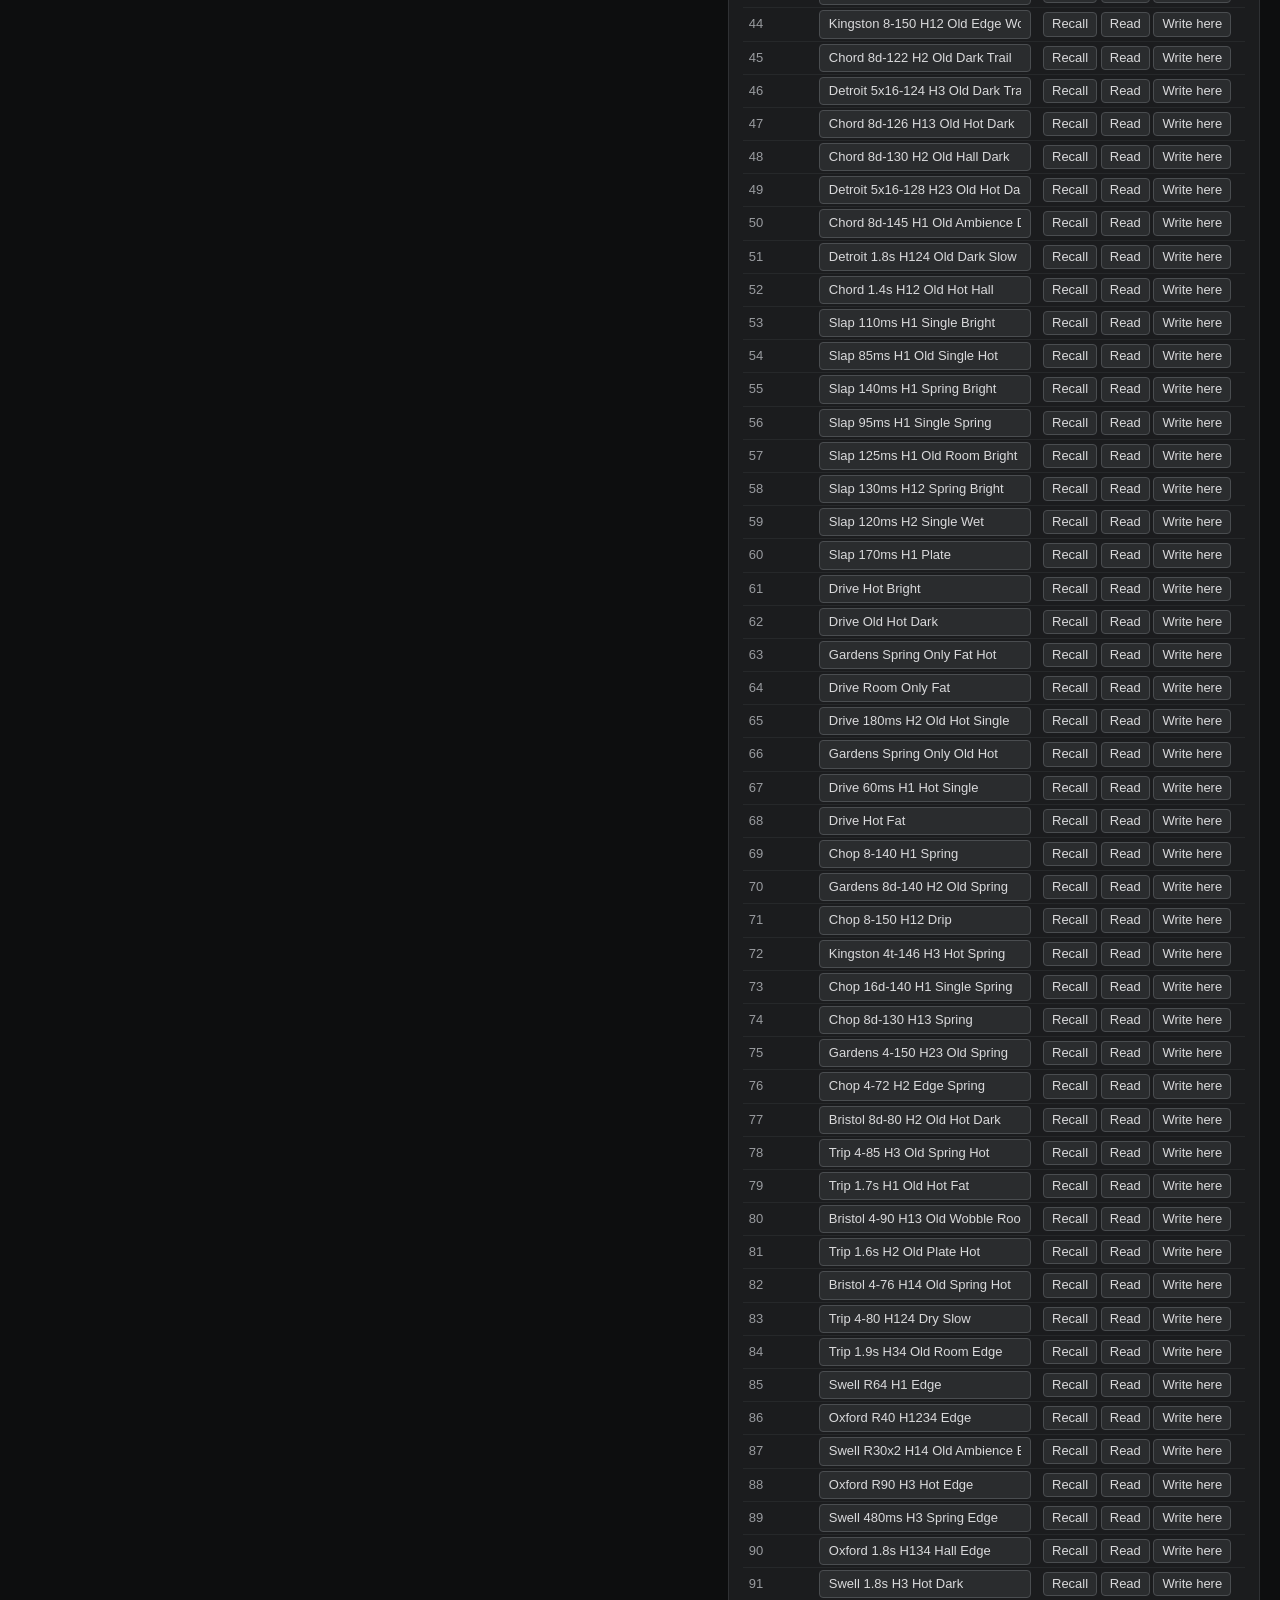
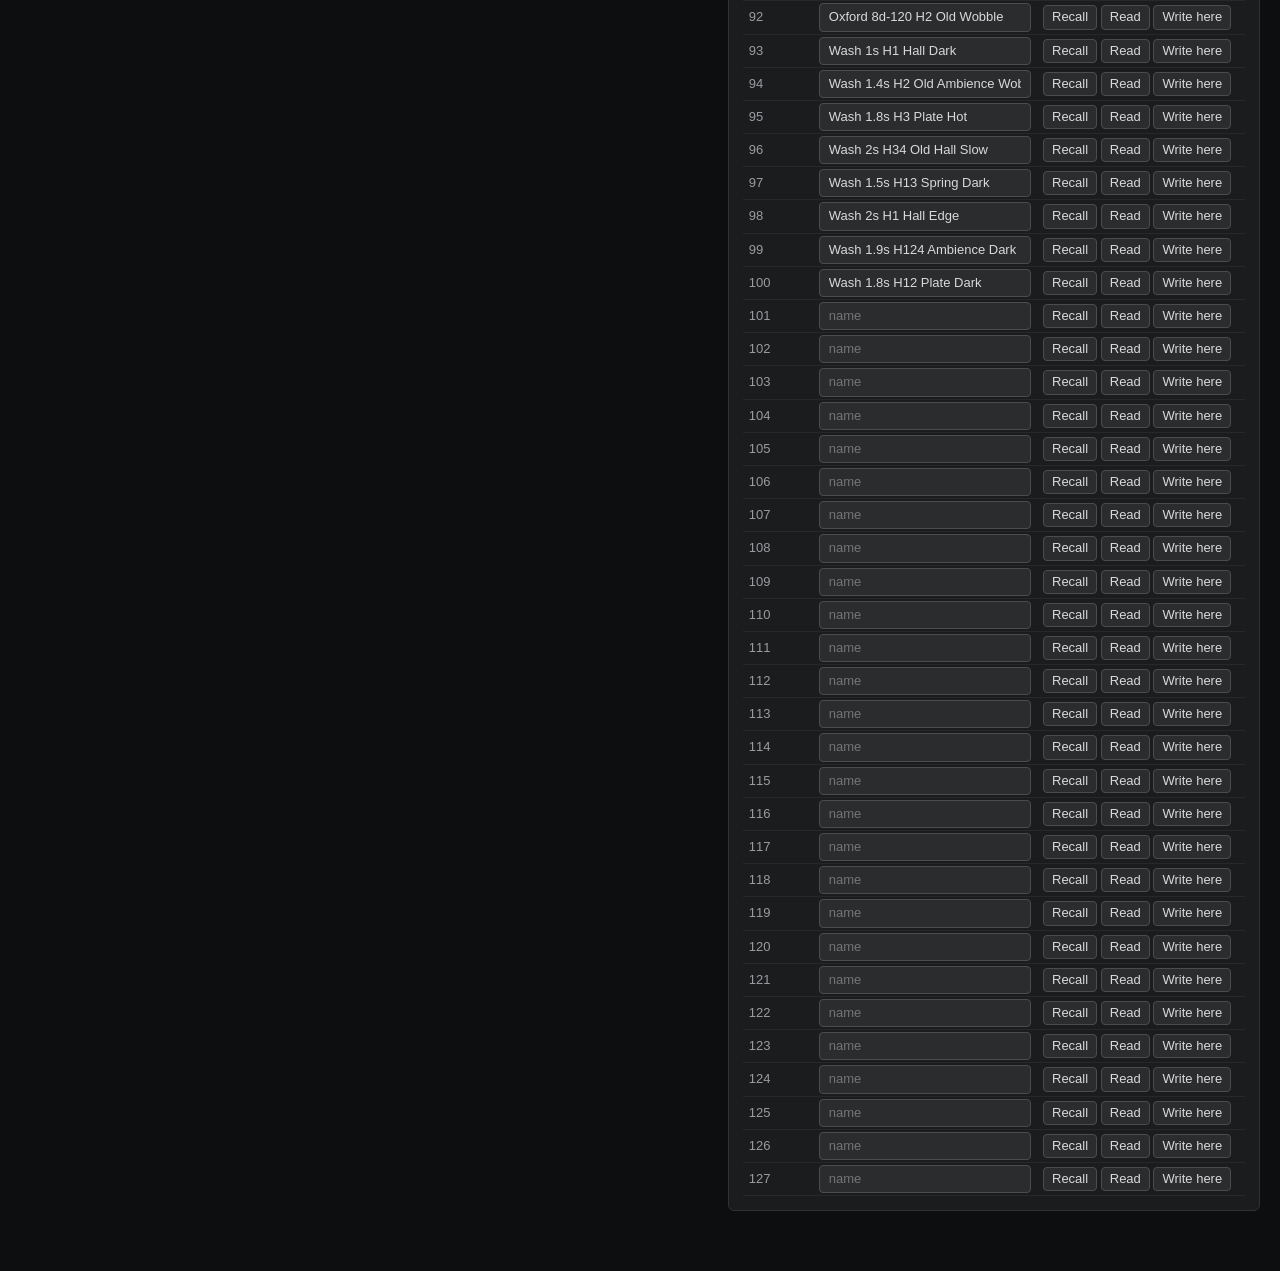
==== commit 14d7d50f: "Tighten the README; say presets" ====
--- a/index.html
+++ b/index.html
@@ -150,7 +150,7 @@
     </nav>
 
     <div class="tab on" id="tab-memories">
-      <div class="tools"><button id="readall">Read all memories</button><button id="loadbank" title="Write the presets to memories 1 to 100">Load bank</button><span class="hint">Recall plays a memory, Write here stores the sound on screen, Read shows its settings.</span></div>
+      <div class="tools"><button id="readall">Read all memories</button><button id="loadbank" title="Write the presets to memories 1 to 100">Load presets</button><span class="hint">Recall plays a memory, Write here stores the sound on screen, Read shows its settings.</span></div>
       <div class="scroll"><table id="memtable"><tbody></tbody></table></div>
     </div>
 
--- a/app.css
+++ b/app.css
@@ -39,6 +39,8 @@
 @container (max-width: 830px) { .console { grid-template-columns: minmax(0, 1fr); } .console > div[class] { grid-area: auto; } }
 .badge { margin-left: 4px; text-align: center; padding: 3px 10px; border-radius: 10px; background: var(--green); color: #dff3e8; font-weight: 600; letter-spacing: .04em; }
 .badge.off { background: #4a3a1c; color: #f3d9a4; }
+/* the star is drawn, not typed: a box as tall as the capitals standing on the baseline, so it centres on them in any font */
+.badge.edited::after { content: ''; display: inline-block; width: .72em; height: .72em; margin-left: .4em; vertical-align: baseline; background: currentColor; -webkit-mask: url("data:image/svg+xml,%3Csvg xmlns='http://www.w3.org/2000/svg' viewBox='0 0 12 12'%3E%3Cpath d='M6 1v10M1.67 3.5l8.66 5M1.67 8.5l8.66-5' stroke='black' stroke-width='2' stroke-linecap='round'/%3E%3C/svg%3E") center / contain no-repeat; mask: url("data:image/svg+xml,%3Csvg xmlns='http://www.w3.org/2000/svg' viewBox='0 0 12 12'%3E%3Cpath d='M6 1v10M1.67 3.5l8.66 5M1.67 8.5l8.66-5' stroke='black' stroke-width='2' stroke-linecap='round'/%3E%3C/svg%3E") center / contain no-repeat; }
 
 /* ---- the pedal */
 .pedal { width: 1000px; margin: 0 auto; background: linear-gradient(#222325, #151617); border-radius: 26px 26px 34px 34px; padding: 16px 26px 0; box-shadow: 0 18px 40px rgba(0,0,0,.7), inset 0 1px 0 #3a3b3e; user-select: none; }
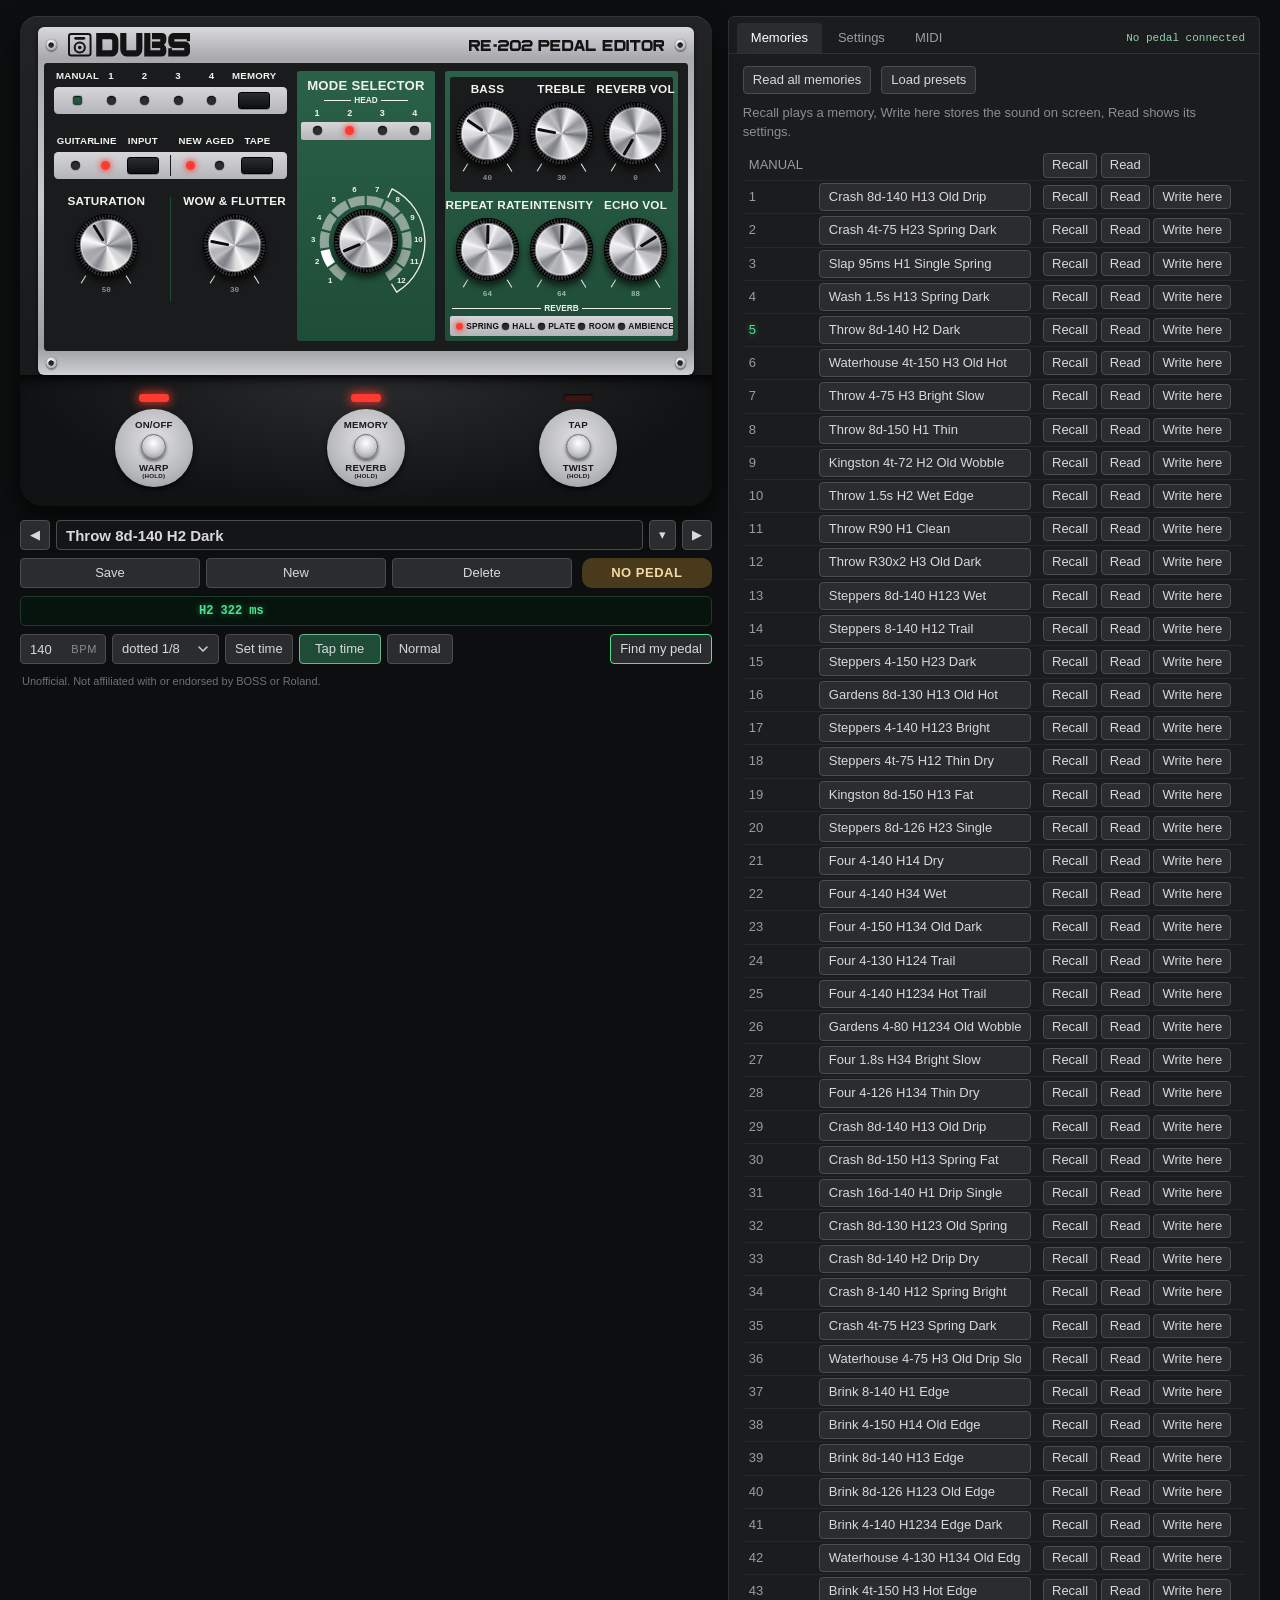
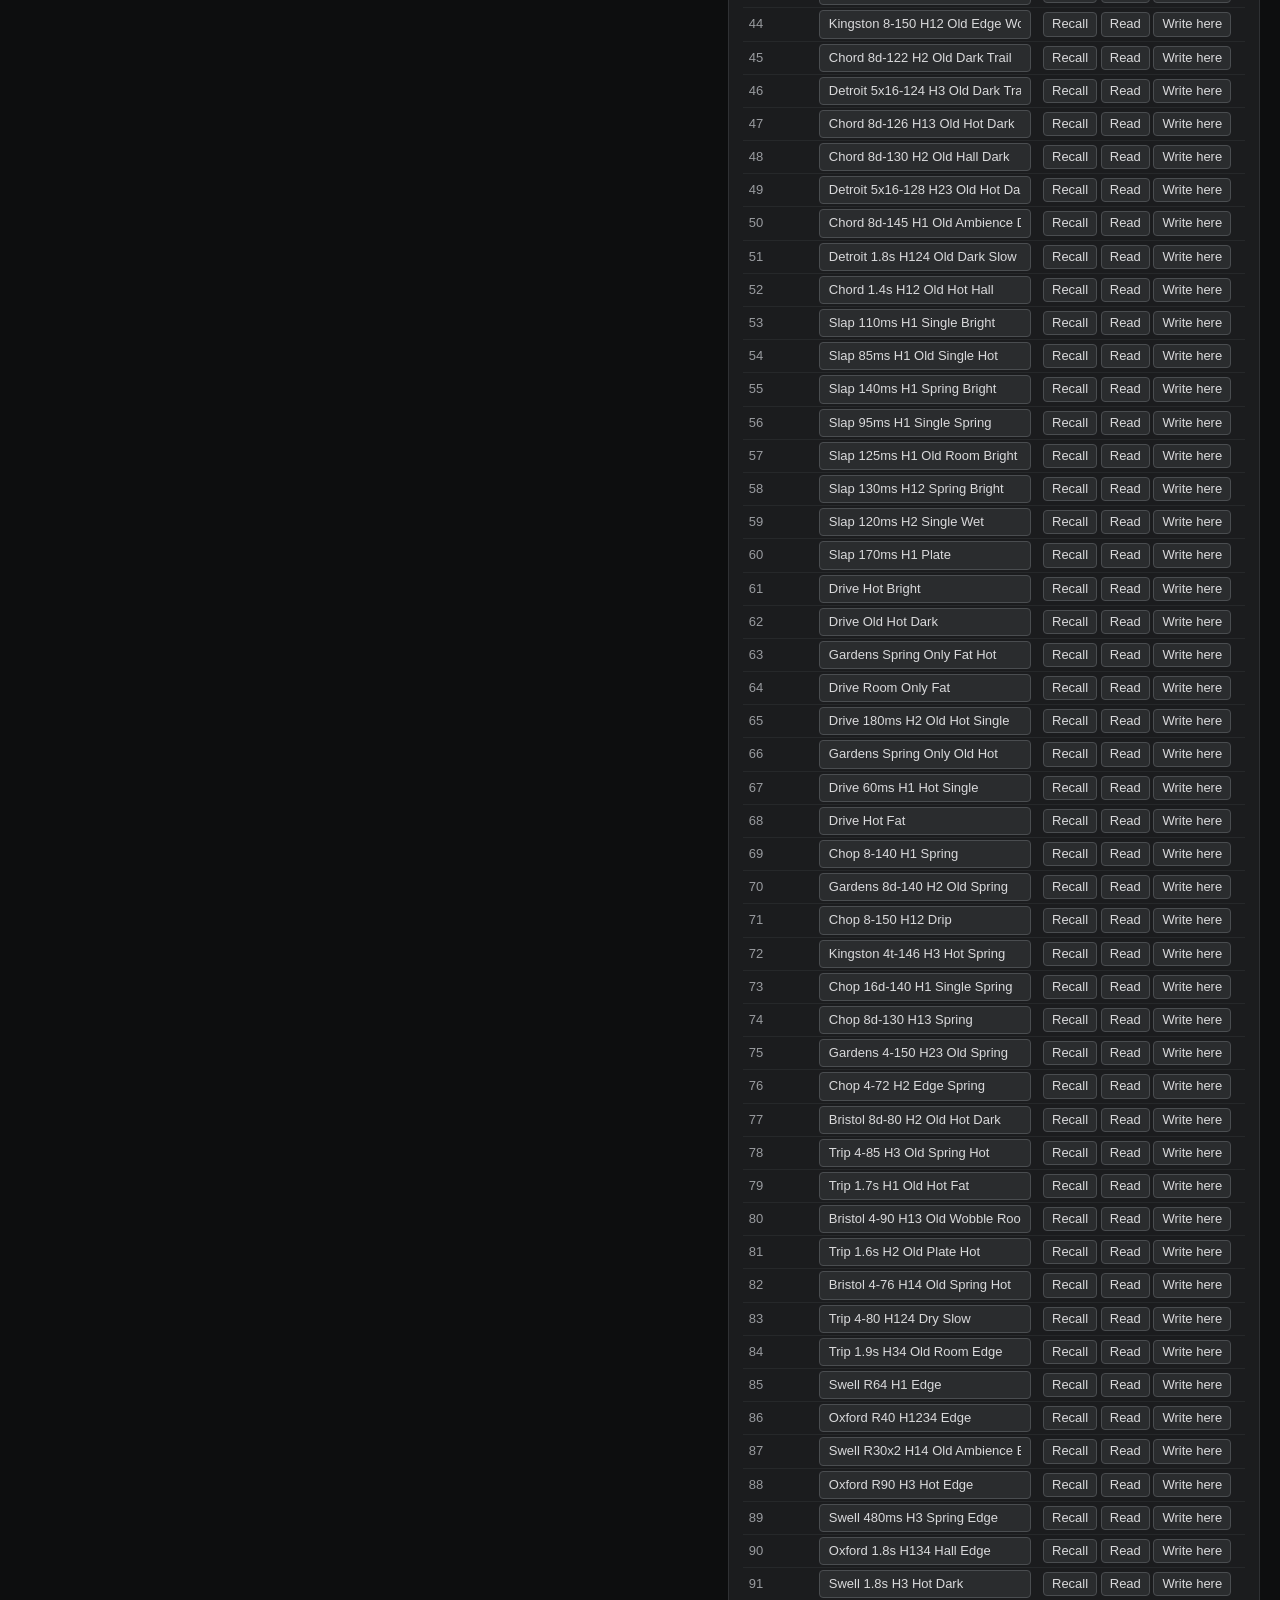
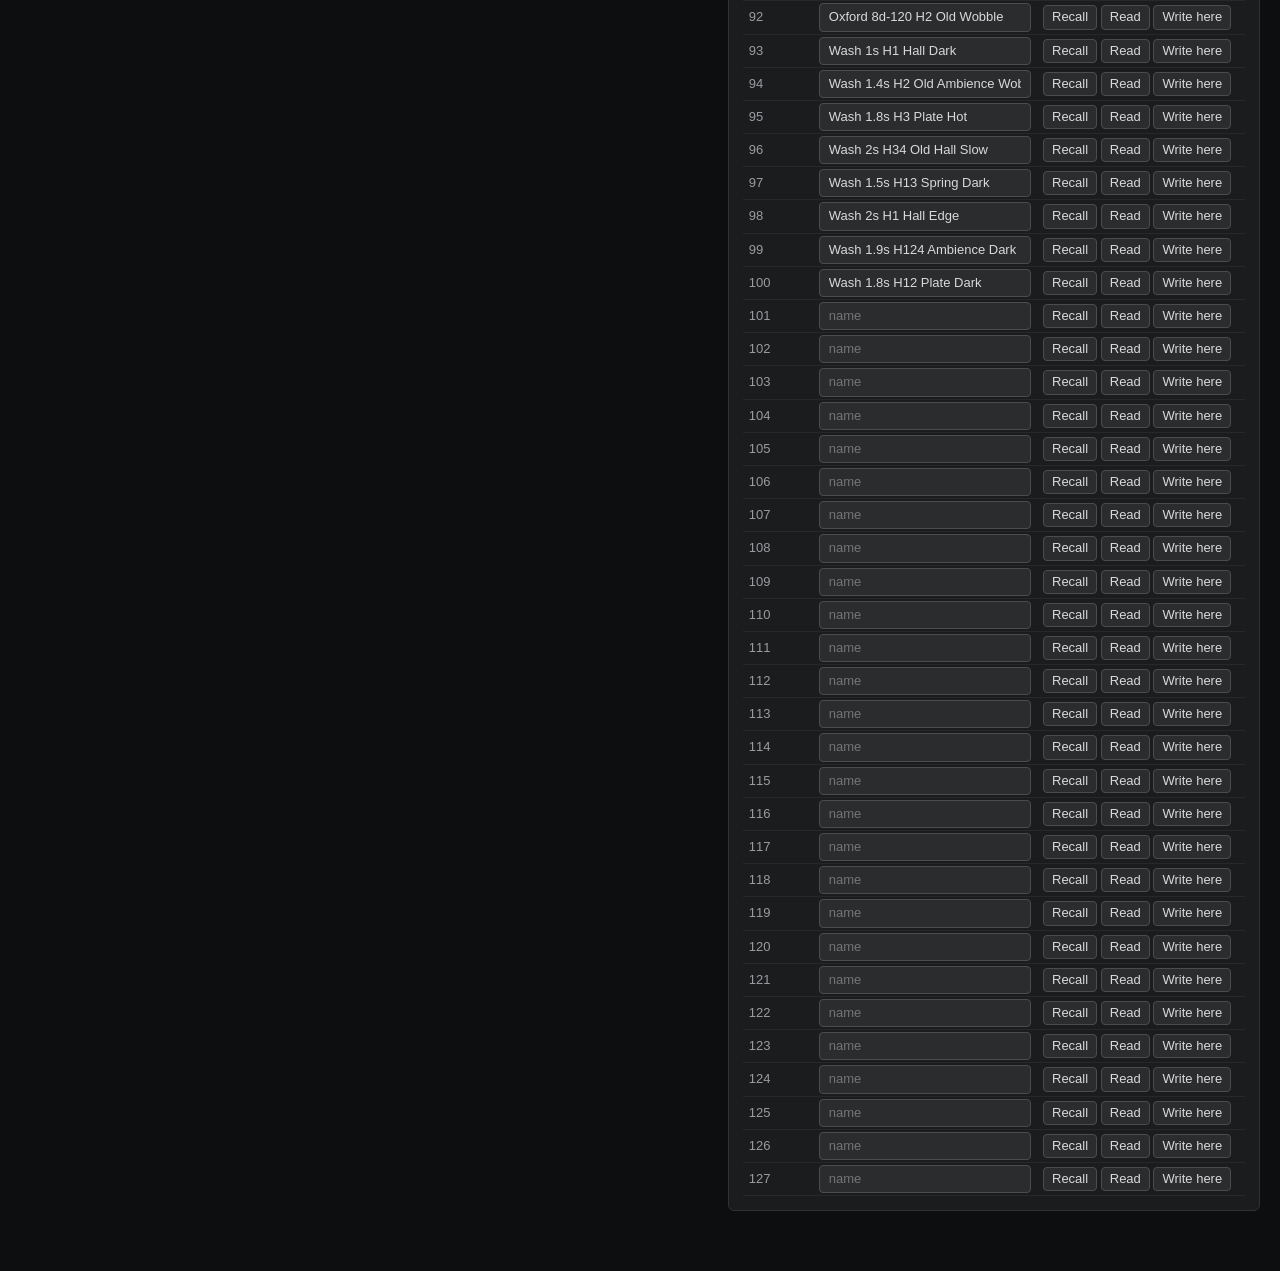
==== commit 84a2ced6: "Write BOSS in capitals" ====
--- a/index.html
+++ b/index.html
@@ -136,7 +136,7 @@
       <button class="find clear" id="find" title="Ask each MIDI port for an RE-202 and connect to the one that answers">Find my pedal</button>
     </div>
   </div>
-  <p class="unofficial">Unofficial. Not affiliated with or endorsed by Boss or Roland.</p>
+  <p class="unofficial">Unofficial. Not affiliated with or endorsed by BOSS or Roland.</p>
 
 </div>
 
